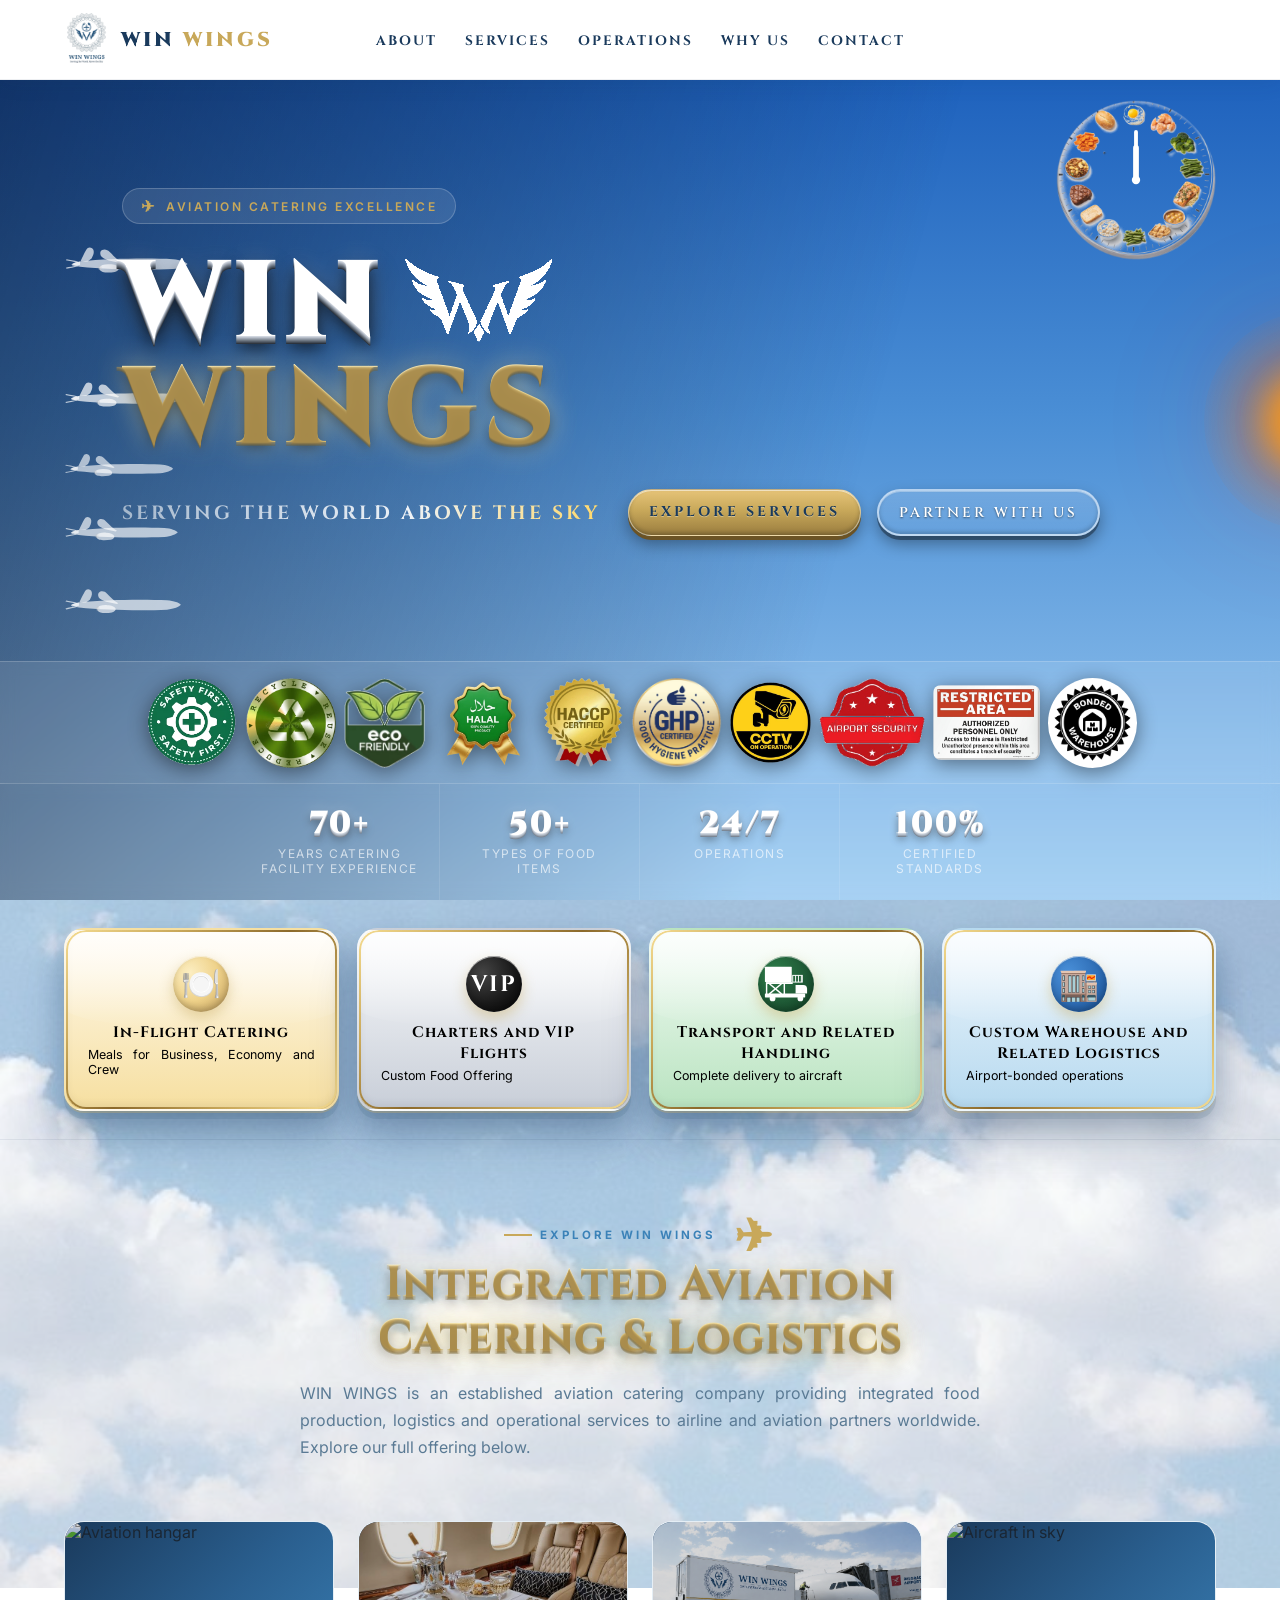
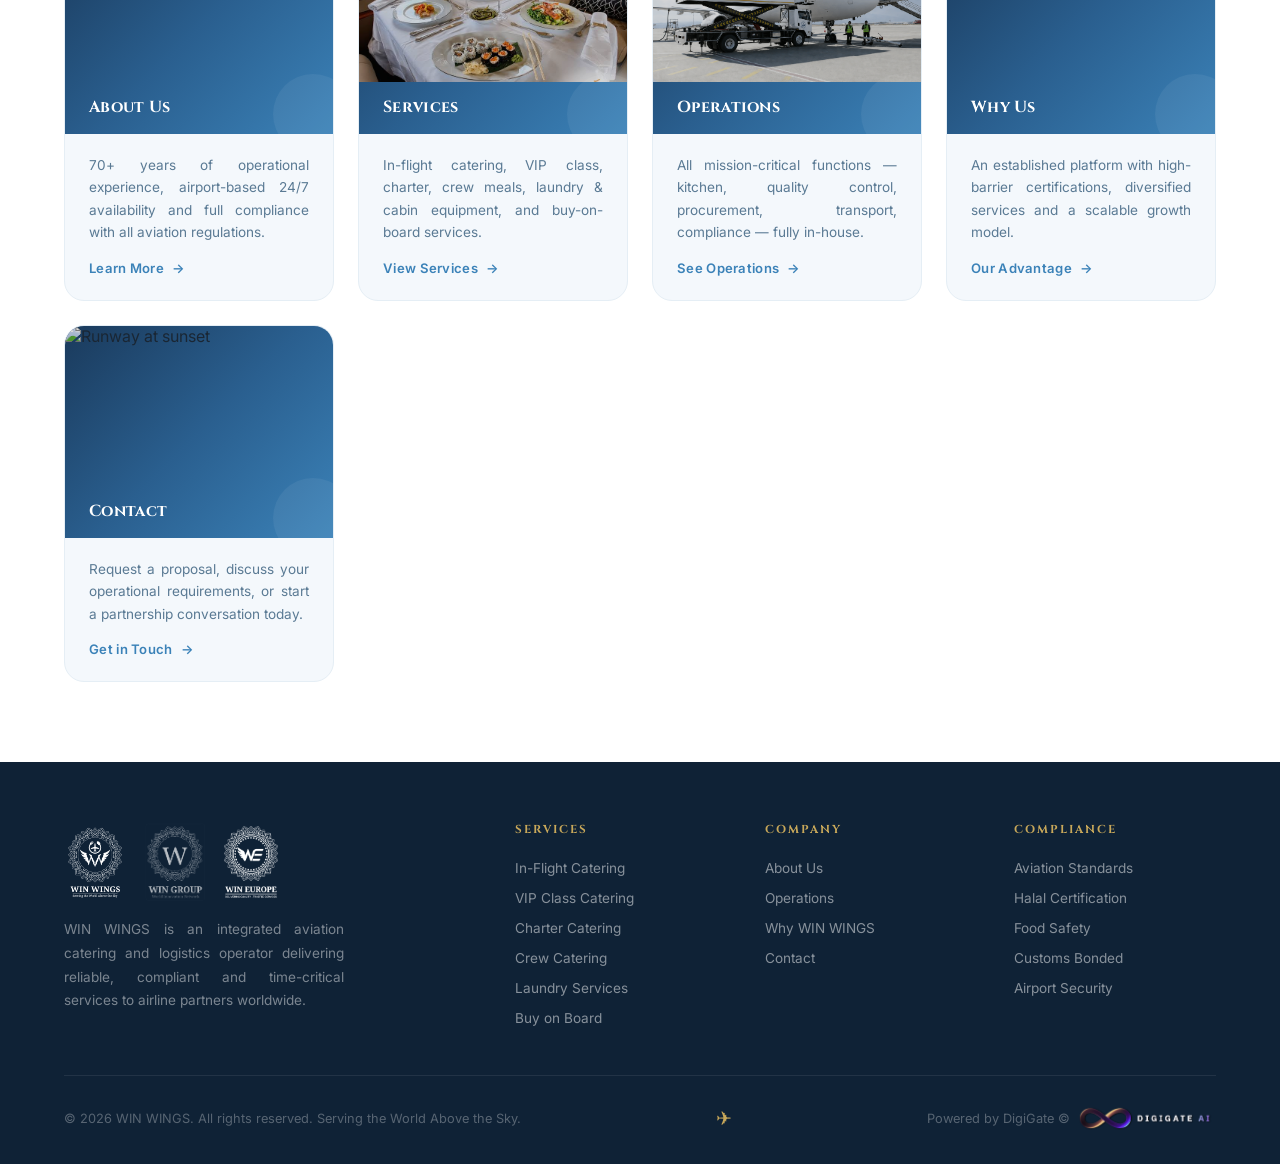
==== index.html @ 4e516ee4 "Initial commit: WIN WINGS website Static multi-page marketing site (HTML/CSS/JS) for WIN WINGS aviat" ====
<!DOCTYPE html>
<html lang="en">
<head>
  <meta charset="UTF-8" />
  <meta name="viewport" content="width=device-width, initial-scale=1.0" />
  <title>WIN WINGS – Serving the World Above the Sky</title>
  <link rel="stylesheet" href="style.css?v=3" />
</head>
<body>

<!-- Hidden SVG filter: knocks out white bg → transparent, recolours logo to white -->
<svg width="0" height="0" style="position:absolute;overflow:hidden" aria-hidden="true">
  <defs>
    <filter id="ww-knockout" color-interpolation-filters="sRGB"
            x="0%" y="0%" width="100%" height="100%">
      <!-- Paint every pixel white, compute alpha = -4R-4G-4B+11
           White (1,1,1) → A = -1 → 0 (transparent)
           JPEG near-white artifacts (0.9,0.9,0.9) → A ≈ 0.2 → near transparent
           Dark logo pixels (0.1,0.23,0.35) → A > 8 → 1 (fully opaque white) -->
      <feColorMatrix type="matrix"
        values="0 0 0 0 1
                0 0 0 0 1
                0 0 0 0 1
               -4 -4 -4 0 11"/>
      <!-- Steepen the alpha curve: knock out any residual soft edges -->
      <feComponentTransfer>
        <feFuncA type="linear" slope="3" intercept="-0.1"/>
      </feComponentTransfer>
    </filter>

    <!-- Color-preserving white knockout: removes white background but keeps colors intact.
         Explicit region clipped to image bounds so padding doesn't fill with opaque black.
         Alpha formula uses source alpha so genuinely transparent pixels stay transparent. -->
    <filter id="white-to-alpha" color-interpolation-filters="sRGB"
            x="0%" y="0%" width="100%" height="100%">
      <feColorMatrix type="matrix"
        values="1 0 0 0 0
                0 1 0 0 0
                0 0 1 0 0
               -3 -3 -3 4 0"/>
      <feComponentTransfer>
        <feFuncA type="linear" slope="3" intercept="-0.1"/>
      </feComponentTransfer>
    </filter>
  </defs>
</svg>

<!-- ═══════════════ NAV ═══════════════ -->
<nav id="navbar">
  <div class="nav-logo">
    <a href="index.html"><img src="WW-Logo-transparent.png" alt="WIN WINGS Logo" /></a>
    <a href="index.html" class="nav-brand">WIN <span>WINGS</span></a>
  </div>
  <ul class="nav-links">
    <li><a href="about.html">About</a></li>
    <li><a href="services.html">Services</a></li>
    <li><a href="operations.html">Operations</a></li>
    <li><a href="why-us.html">Why Us</a></li>
    <li><a href="contact.html">Contact</a></li>
  </ul>
  <div class="hamburger" onclick="toggleMenu(this)"><span></span><span></span><span></span></div>
</nav>

<!-- ═══════════════ HERO ═══════════════ -->
<section class="hero" id="home">

  <!-- ✦ Animated Sky Canvas – replaces static gradient ✦ -->
  <div id="skyCanvas" class="sky-canvas">
    <!-- Stars (populated by JS) -->
    <div id="starsField" class="stars-field"></div>
    <!-- Horizon atmospheric glow -->
    <div id="horizonGlow" class="horizon-glow"></div>
    <!-- Sun -->
    <div id="sunBody" class="sky-body">
      <div class="body-glow"></div>
      <div class="body-core"></div>
    </div>
    <!-- Moon -->
    <div id="moonBody" class="sky-body">
      <div class="body-glow"></div>
      <div class="body-core"></div>
    </div>
    <!-- Dark left-side overlay keeps hero text readable -->
    <div class="sky-text-overlay"></div>
  </div>

  <!-- Fluffy cumulus clouds – left to right, CSS blur softens edges into 3D cotton puffs -->
  <div class="clouds">
    <!-- Cloud 2 – medium, 4-bump cloud -->
    <div class="cloud c2">
      <svg viewBox="0 0 270 108" xmlns="http://www.w3.org/2000/svg" style="display:block; overflow:visible;" opacity="0.88">
        <defs>
          <radialGradient id="cg2" cx="48%" cy="24%" r="68%">
            <stop offset="0%"   stop-color="#ffffff"/>
            <stop offset="55%"  stop-color="#eef4fc"/>
            <stop offset="100%" stop-color="#c0cce6" stop-opacity="0.5"/>
          </radialGradient>
        </defs>
        <ellipse cx="135" cy="100" rx="116" ry="10" fill="#88a4c8" opacity="0.20"/>
        <circle cx="50"  cy="76"  r="40" fill="url(#cg2)"/>
        <circle cx="102" cy="58"  r="52" fill="url(#cg2)"/>
        <circle cx="170" cy="64"  r="46" fill="url(#cg2)"/>
        <circle cx="226" cy="74"  r="38" fill="url(#cg2)"/>
        <path d="M 18,82 Q 18,100 50,102 L 224,102 Q 248,100 246,82 Z" fill="white" opacity="0.74"/>
        <circle cx="102" cy="38"  r="24" fill="white" opacity="0.38"/>
        <circle cx="170" cy="44"  r="20" fill="white" opacity="0.28"/>
      </svg>
    </div>
    <!-- Cloud 3 – medium-large, 5-bump cloud -->
    <div class="cloud c3">
      <svg viewBox="0 0 325 118" xmlns="http://www.w3.org/2000/svg" style="display:block; overflow:visible;" opacity="0.90">
        <defs>
          <radialGradient id="cg3" cx="50%" cy="24%" r="68%">
            <stop offset="0%"   stop-color="#ffffff"/>
            <stop offset="55%"  stop-color="#eef3fc"/>
            <stop offset="100%" stop-color="#bec9e2" stop-opacity="0.5"/>
          </radialGradient>
        </defs>
        <ellipse cx="162" cy="110" rx="144" ry="11" fill="#88a4c8" opacity="0.20"/>
        <circle cx="58"  cy="82"  r="46" fill="url(#cg3)"/>
        <circle cx="116" cy="64"  r="58" fill="url(#cg3)"/>
        <circle cx="188" cy="70"  r="52" fill="url(#cg3)"/>
        <circle cx="252" cy="78"  r="44" fill="url(#cg3)"/>
        <circle cx="300" cy="88"  r="34" fill="url(#cg3)"/>
        <path d="M 22,90 Q 22,112 58,114 L 298,114 Q 318,112 316,90 Z" fill="white" opacity="0.72"/>
        <circle cx="116" cy="44"  r="28" fill="white" opacity="0.40"/>
        <circle cx="188" cy="50"  r="22" fill="white" opacity="0.30"/>
      </svg>
    </div>
    <!-- Cloud 4 – small, 3-bump cloud -->
    <div class="cloud c4">
      <svg viewBox="0 0 210 90" xmlns="http://www.w3.org/2000/svg" style="display:block; overflow:visible;" opacity="0.85">
        <defs>
          <radialGradient id="cg4" cx="50%" cy="26%" r="68%">
            <stop offset="0%"   stop-color="#ffffff"/>
            <stop offset="55%"  stop-color="#eef4fc"/>
            <stop offset="100%" stop-color="#c2cee4" stop-opacity="0.5"/>
          </radialGradient>
        </defs>
        <ellipse cx="105" cy="84" rx="92" ry="8" fill="#88a4c8" opacity="0.18"/>
        <circle cx="44"  cy="62"  r="36" fill="url(#cg4)"/>
        <circle cx="92"  cy="48"  r="46" fill="url(#cg4)"/>
        <circle cx="152" cy="54"  r="38" fill="url(#cg4)"/>
        <circle cx="188" cy="64"  r="28" fill="url(#cg4)"/>
        <path d="M 14,70 Q 14,84 44,86 L 186,86 Q 200,84 198,70 Z" fill="white" opacity="0.74"/>
        <circle cx="92"  cy="30"  r="20" fill="white" opacity="0.36"/>
      </svg>
    </div>
  </div>

  <!-- Main airplane – detailed commercial airliner, flies left → right -->
  <div class="hero-plane">
    <svg viewBox="0 0 700 220" xmlns="http://www.w3.org/2000/svg">
      <!-- Fuselage body -->
      <path d="M 88,104 C 250,87 470,85 612,91 C 654,94 684,106 694,118 C 684,130 654,142 612,147 C 470,153 250,151 88,134 C 67,131 50,125 46,118 C 50,111 67,107 88,104 Z" fill="white"/>
      <!-- Tail cone -->
      <path d="M 88,104 C 70,107 52,113 42,118 C 38,120 42,126 50,128 C 60,128 74,126 88,124 Z" fill="white"/>
      <!-- Vertical tail fin -->
      <path d="M 90,104 C 100,83 112,57 124,37 C 130,25 143,21 156,29 C 166,35 168,52 162,68 L 153,88 L 130,104 Z" fill="white"/>
      <!-- Horizontal stabiliser – upper -->
      <path d="M 74,111 C 50,106 24,102 8,98 L 12,92 C 30,95 55,99 76,105 Z" fill="white"/>
      <!-- Horizontal stabiliser – lower -->
      <path d="M 74,127 C 50,132 24,135 8,139 L 12,145 C 30,142 55,137 76,131 Z" fill="white"/>
      <!-- Main wing (swept back) -->
      <path d="M 322,108 C 300,96 278,74 254,50 C 244,39 227,33 213,40 C 201,46 199,60 206,74 C 213,84 230,93 250,99 L 314,113 Z" fill="white"/>
      <!-- Engine nacelle -->
      <path d="M 256,120 C 228,118 204,124 198,137 C 194,147 200,159 216,163 C 231,167 260,167 284,163 C 300,159 309,150 306,140 C 301,128 282,120 256,120 Z" fill="white"/>
      <!-- Engine intake ring -->
      <ellipse cx="200" cy="140" rx="10" ry="14" fill="rgba(200,200,200,0.45)"/>
      <!-- Engine highlight line -->
      <path d="M 216,120 Q 268,117 300,124" stroke="rgba(220,220,220,0.5)" stroke-width="2" fill="none"/>
      <!-- Windows row -->
      <g fill="rgba(26,58,92,0.22)">
        <rect x="172" y="97"  width="14" height="10" rx="3"/>
        <rect x="194" y="96"  width="14" height="10" rx="3"/>
        <rect x="216" y="95"  width="14" height="10" rx="3"/>
        <rect x="238" y="95"  width="14" height="10" rx="3"/>
        <rect x="260" y="94"  width="14" height="10" rx="3"/>
        <rect x="282" y="94"  width="14" height="10" rx="3"/>
        <rect x="304" y="93"  width="14" height="10" rx="3"/>
        <rect x="326" y="93"  width="14" height="10" rx="3"/>
        <rect x="348" y="93"  width="14" height="10" rx="3"/>
        <rect x="370" y="92"  width="14" height="10" rx="3"/>
        <rect x="392" y="92"  width="14" height="10" rx="3"/>
        <rect x="414" y="92"  width="14" height="10" rx="3"/>
        <rect x="436" y="91"  width="14" height="10" rx="3"/>
        <rect x="458" y="91"  width="14" height="10" rx="3"/>
        <rect x="480" y="91"  width="14" height="10" rx="3"/>
        <rect x="502" y="91"  width="14" height="10" rx="3"/>
        <rect x="524" y="91"  width="14" height="10" rx="3"/>
        <rect x="546" y="91"  width="14" height="10" rx="3"/>
        <rect x="568" y="91"  width="14" height="10" rx="3"/>
        <rect x="590" y="91"  width="14" height="10" rx="3"/>
      </g>
      <!-- Door outlines -->
      <rect x="164" y="96" width="6" height="22" rx="2" fill="none" stroke="rgba(26,58,92,0.15)" stroke-width="1.5"/>
      <rect x="548" y="90" width="6" height="22" rx="2" fill="none" stroke="rgba(26,58,92,0.15)" stroke-width="1.5"/>
      <!-- Cockpit windows -->
      <path d="M 636,94 L 674,96 C 688,103 694,112 694,118 L 676,120 C 674,113 665,105 643,99 Z" fill="rgba(100,165,225,0.22)"/>
    </svg>
  </div>

  <!-- All 5 mini-planes – uniform ~120px width, flying left → right through the middle -->
  <div class="mini-plane mp1">
    <svg width="120" height="38" viewBox="0 0 700 220" xmlns="http://www.w3.org/2000/svg">
      <path d="M 88,104 C 250,87 470,85 612,91 C 654,94 684,106 694,118 C 684,130 654,142 612,147 C 470,153 250,151 88,134 C 67,131 50,125 46,118 C 50,111 67,107 88,104 Z" fill="rgba(255,255,255,0.7)"/>
      <path d="M 88,104 C 70,107 52,113 42,118 C 38,120 42,126 50,128 C 60,128 74,126 88,124 Z" fill="rgba(255,255,255,0.7)"/>
      <path d="M 90,104 C 100,83 112,57 124,37 C 130,25 143,21 156,29 C 166,35 168,52 162,68 L 153,88 L 130,104 Z" fill="rgba(255,255,255,0.7)"/>
      <path d="M 74,111 C 50,106 24,102 8,98 L 12,92 C 30,95 55,99 76,105 Z" fill="rgba(255,255,255,0.7)"/>
      <path d="M 74,127 C 50,132 24,135 8,139 L 12,145 C 30,142 55,137 76,131 Z" fill="rgba(255,255,255,0.7)"/>
      <path d="M 322,108 C 300,96 278,74 254,50 C 244,39 227,33 213,40 C 201,46 199,60 206,74 C 213,84 230,93 250,99 L 314,113 Z" fill="rgba(255,255,255,0.7)"/>
      <path d="M 256,120 C 228,118 204,124 198,137 C 194,147 200,159 216,163 C 231,167 260,167 284,163 C 300,159 309,150 306,140 C 301,128 282,120 256,120 Z" fill="rgba(255,255,255,0.7)"/>
      <ellipse cx="200" cy="140" rx="10" ry="14" fill="rgba(200,200,200,0.4)"/>
    </svg>
  </div>
  <div class="mini-plane mp2">
    <svg width="115" height="36" viewBox="0 0 700 220" xmlns="http://www.w3.org/2000/svg">
      <path d="M 88,104 C 250,87 470,85 612,91 C 654,94 684,106 694,118 C 684,130 654,142 612,147 C 470,153 250,151 88,134 C 67,131 50,125 46,118 C 50,111 67,107 88,104 Z" fill="rgba(255,255,255,0.65)"/>
      <path d="M 88,104 C 70,107 52,113 42,118 C 38,120 42,126 50,128 C 60,128 74,126 88,124 Z" fill="rgba(255,255,255,0.65)"/>
      <path d="M 90,104 C 100,83 112,57 124,37 C 130,25 143,21 156,29 C 166,35 168,52 162,68 L 153,88 L 130,104 Z" fill="rgba(255,255,255,0.65)"/>
      <path d="M 74,111 C 50,106 24,102 8,98 L 12,92 C 30,95 55,99 76,105 Z" fill="rgba(255,255,255,0.65)"/>
      <path d="M 74,127 C 50,132 24,135 8,139 L 12,145 C 30,142 55,137 76,131 Z" fill="rgba(255,255,255,0.65)"/>
      <path d="M 322,108 C 300,96 278,74 254,50 C 244,39 227,33 213,40 C 201,46 199,60 206,74 C 213,84 230,93 250,99 L 314,113 Z" fill="rgba(255,255,255,0.65)"/>
      <path d="M 256,120 C 228,118 204,124 198,137 C 194,147 200,159 216,163 C 231,167 260,167 284,163 C 300,159 309,150 306,140 C 301,128 282,120 256,120 Z" fill="rgba(255,255,255,0.65)"/>
      <ellipse cx="200" cy="140" rx="10" ry="14" fill="rgba(200,200,200,0.35)"/>
    </svg>
  </div>
  <div class="mini-plane mp3">
    <svg width="125" height="39" viewBox="0 0 700 220" xmlns="http://www.w3.org/2000/svg">
      <path d="M 88,104 C 250,87 470,85 612,91 C 654,94 684,106 694,118 C 684,130 654,142 612,147 C 470,153 250,151 88,134 C 67,131 50,125 46,118 C 50,111 67,107 88,104 Z" fill="rgba(255,255,255,0.68)"/>
      <path d="M 88,104 C 70,107 52,113 42,118 C 38,120 42,126 50,128 C 60,128 74,126 88,124 Z" fill="rgba(255,255,255,0.68)"/>
      <path d="M 90,104 C 100,83 112,57 124,37 C 130,25 143,21 156,29 C 166,35 168,52 162,68 L 153,88 L 130,104 Z" fill="rgba(255,255,255,0.68)"/>
      <path d="M 74,111 C 50,106 24,102 8,98 L 12,92 C 30,95 55,99 76,105 Z" fill="rgba(255,255,255,0.68)"/>
      <path d="M 74,127 C 50,132 24,135 8,139 L 12,145 C 30,142 55,137 76,131 Z" fill="rgba(255,255,255,0.68)"/>
      <path d="M 322,108 C 300,96 278,74 254,50 C 244,39 227,33 213,40 C 201,46 199,60 206,74 C 213,84 230,93 250,99 L 314,113 Z" fill="rgba(255,255,255,0.68)"/>
      <path d="M 256,120 C 228,118 204,124 198,137 C 194,147 200,159 216,163 C 231,167 260,167 284,163 C 300,159 309,150 306,140 C 301,128 282,120 256,120 Z" fill="rgba(255,255,255,0.68)"/>
      <ellipse cx="200" cy="140" rx="10" ry="14" fill="rgba(200,200,200,0.38)"/>
    </svg>
  </div>
  <div class="mini-plane mp4">
    <svg width="110" height="35" viewBox="0 0 700 220" xmlns="http://www.w3.org/2000/svg">
      <path d="M 88,104 C 250,87 470,85 612,91 C 654,94 684,106 694,118 C 684,130 654,142 612,147 C 470,153 250,151 88,134 C 67,131 50,125 46,118 C 50,111 67,107 88,104 Z" fill="rgba(255,255,255,0.62)"/>
      <path d="M 88,104 C 70,107 52,113 42,118 C 38,120 42,126 50,128 C 60,128 74,126 88,124 Z" fill="rgba(255,255,255,0.62)"/>
      <path d="M 90,104 C 100,83 112,57 124,37 C 130,25 143,21 156,29 C 166,35 168,52 162,68 L 153,88 L 130,104 Z" fill="rgba(255,255,255,0.62)"/>
      <path d="M 74,111 C 50,106 24,102 8,98 L 12,92 C 30,95 55,99 76,105 Z" fill="rgba(255,255,255,0.62)"/>
      <path d="M 74,127 C 50,132 24,135 8,139 L 12,145 C 30,142 55,137 76,131 Z" fill="rgba(255,255,255,0.62)"/>
      <path d="M 322,108 C 300,96 278,74 254,50 C 244,39 227,33 213,40 C 201,46 199,60 206,74 C 213,84 230,93 250,99 L 314,113 Z" fill="rgba(255,255,255,0.62)"/>
      <path d="M 256,120 C 228,118 204,124 198,137 C 194,147 200,159 216,163 C 231,167 260,167 284,163 C 300,159 309,150 306,140 C 301,128 282,120 256,120 Z" fill="rgba(255,255,255,0.62)"/>
      <ellipse cx="200" cy="140" rx="10" ry="14" fill="rgba(200,200,200,0.32)"/>
    </svg>
  </div>
  <div class="mini-plane mp5">
    <svg width="118" height="37" viewBox="0 0 700 220" xmlns="http://www.w3.org/2000/svg">
      <path d="M 88,104 C 250,87 470,85 612,91 C 654,94 684,106 694,118 C 684,130 654,142 612,147 C 470,153 250,151 88,134 C 67,131 50,125 46,118 C 50,111 67,107 88,104 Z" fill="rgba(255,255,255,0.66)"/>
      <path d="M 88,104 C 70,107 52,113 42,118 C 38,120 42,126 50,128 C 60,128 74,126 88,124 Z" fill="rgba(255,255,255,0.66)"/>
      <path d="M 90,104 C 100,83 112,57 124,37 C 130,25 143,21 156,29 C 166,35 168,52 162,68 L 153,88 L 130,104 Z" fill="rgba(255,255,255,0.66)"/>
      <path d="M 74,111 C 50,106 24,102 8,98 L 12,92 C 30,95 55,99 76,105 Z" fill="rgba(255,255,255,0.66)"/>
      <path d="M 74,127 C 50,132 24,135 8,139 L 12,145 C 30,142 55,137 76,131 Z" fill="rgba(255,255,255,0.66)"/>
      <path d="M 322,108 C 300,96 278,74 254,50 C 244,39 227,33 213,40 C 201,46 199,60 206,74 C 213,84 230,93 250,99 L 314,113 Z" fill="rgba(255,255,255,0.66)"/>
      <path d="M 256,120 C 228,118 204,124 198,137 C 194,147 200,159 216,163 C 231,167 260,167 284,163 C 300,159 309,150 306,140 C 301,128 282,120 256,120 Z" fill="rgba(255,255,255,0.66)"/>
      <ellipse cx="200" cy="140" rx="10" ry="14" fill="rgba(200,200,200,0.36)"/>
    </svg>
  </div>

  <!-- 24-hour food clock — top center of hero, hands synced to day/night cycle -->
  <div class="food-clock-wrap" aria-label="24-hour catering clock">
    <img class="food-clock-face" src="food-clock.png" alt="Food clock — 12 dishes around the dial" />
    <svg class="food-clock-hands" viewBox="0 0 100 100" aria-hidden="true">
      <line class="hour-hand"   x1="50" y1="50" x2="50" y2="30" stroke="#ffffff" stroke-width="3.6" stroke-linecap="round"/>
      <line class="minute-hand" x1="50" y1="50" x2="50" y2="20" stroke="#ffffff" stroke-width="2.4" stroke-linecap="round"/>
      <circle cx="50" cy="50" r="2.6" fill="#ffffff"/>
    </svg>
  </div>

  <div class="hero-content">
    <div class="hero-eyebrow">Aviation Catering Excellence</div>
    <h1 class="hero-title">WIN<img class="hero-wings" src="Wings-Logo.jpg" alt="WIN WINGS wings"><br /><span>WINGS</span></h1>
    <div class="hero-slogan-row">
      <p class="hero-slogan">Serving the World Above the Sky</p>
      <div class="hero-actions">
        <a href="services.html" class="btn-primary">Explore Services</a>
        <a href="contact.html" class="btn-outline">Partner With Us</a>
      </div>
    </div>
  </div>

  <div class="hero-stats hero-stats-2">
    <img class="cert-badge-inline" src="work-safety.png" alt="Safety First" />
    <img class="cert-badge-inline" src="recycle.png" alt="Recycle · Reuse · Reduce" />
    <img class="cert-badge-inline" src="eco-friendly.png" alt="Eco Friendly" />
    <img class="cert-badge-inline" src="Halal.png" alt="HALAL Certified" />
    <img class="cert-badge-inline" src="haccp.png" alt="HACCP Certified" />
    <img class="cert-badge-inline" src="ghp.png?v=2" alt="GHP Certified — Good Hygiene Practice" />
    <img class="cert-badge-inline" src="cctv.png" alt="CCTV On Operation" />
    <img class="cert-badge-inline" src="airport-security.png" alt="Airport Security" />
    <img class="cert-badge-inline cert-badge-wide" src="restricted-area.png" alt="Restricted Area — Authorized Personnel Only" />
    <img class="cert-badge-inline cert-badge-onwhite" src="Bonded-Warehouse-Logo.webp" alt="Bonded Warehouse" />
  </div>

  <div class="hero-stats">
    <div class="hero-stat"><div class="stat-num">70+</div><div class="stat-label">Years Catering Facility Experience</div></div>
    <div class="hero-stat"><div class="stat-num">50+</div><div class="stat-label">Types of Food Items</div></div>
    <div class="hero-stat"><div class="stat-num">24/7</div><div class="stat-label">Operations</div></div>
    <div class="hero-stat"><div class="stat-num">100%</div><div class="stat-label">Certified Standards</div></div>
  </div>
</section>

<!-- ═══════════════ TRUST / CERTIFICATIONS BAND ═══════════════ -->
<section class="trust-band">
  <div class="trust-inner">
    <div class="trust-card fade-up">
      <div class="trust-icon icon-catering">🍽️</div>
      <div class="trust-text">
        <h5>In-Flight Catering</h5>
        <p>Meals for Business, Economy and Crew</p>
      </div>
    </div>
    <div class="trust-card fade-up">
      <div class="trust-icon icon-vip" aria-label="VIP">VIP</div>
      <div class="trust-text">
        <h5>Charters and VIP Flights</h5>
        <p>Custom Food Offering</p>
      </div>
    </div>
    <div class="trust-card fade-up">
      <div class="trust-icon icon-transport" aria-label="Hi-Loader catering truck">
        <svg viewBox="0 0 96 76" width="46" height="38" aria-hidden="true" fill="currentColor">
          <!-- Raised catering container -->
          <rect x="4"  y="2"  width="56" height="32" rx="1"/>
          <!-- Container door (inset) -->
          <rect x="28" y="6"  width="14" height="26" fill="#ffffff"/>
          <rect x="28" y="6"  width="14" height="26" fill="none" stroke="currentColor" stroke-width="2"/>
          <!-- Side rail extension (right of container) -->
          <rect x="62" y="20" width="20" height="14" fill="none" stroke="currentColor" stroke-width="2"/>
          <line x1="68" y1="20" x2="68" y2="34" stroke="currentColor" stroke-width="2"/>
          <line x1="74" y1="20" x2="74" y2="34" stroke="currentColor" stroke-width="2"/>
          <line x1="80" y1="20" x2="80" y2="34" stroke="currentColor" stroke-width="2"/>
          <!-- Lift platform under container -->
          <rect x="6"  y="34" width="56" height="4"/>
          <!-- Scissor lift X -->
          <g stroke="currentColor" stroke-width="3" stroke-linecap="round" fill="none">
            <line x1="14" y1="38" x2="38" y2="58"/>
            <line x1="38" y1="38" x2="14" y2="58"/>
          </g>
          <!-- Truck chassis (full width base) -->
          <rect x="4"  y="58" width="84" height="8" rx="1"/>
          <!-- Vertical guide posts -->
          <rect x="6"  y="38" width="3"  height="22"/>
          <rect x="43" y="38" width="3"  height="22"/>
          <!-- Cab on right -->
          <path d="M68 58 L68 40 L84 40 Q92 40 92 48 L92 58 Z"/>
          <!-- Cab window -->
          <path d="M72 44 L84 44 Q88 44 88 50 L88 54 L72 54 Z" fill="#ffffff" opacity=".9"/>
          <!-- Wheels -->
          <circle cx="20" cy="68" r="6"/>
          <circle cx="20" cy="68" r="2.5" fill="#ffffff"/>
          <circle cx="78" cy="68" r="6"/>
          <circle cx="78" cy="68" r="2.5" fill="#ffffff"/>
        </svg>
      </div>
      <div class="trust-text">
        <h5>Transport and Related Handling</h5>
        <p>Complete delivery to aircraft</p>
      </div>
    </div>
    <div class="trust-card fade-up">
      <div class="trust-icon icon-warehouse">🏬</div>
      <div class="trust-text">
        <h5>Custom Warehouse and Related Logistics</h5>
        <p>Airport-bonded operations</p>
      </div>
    </div>
  </div>
</section>

<!-- ═══════════════ HUB NAVIGATION ═══════════════ -->
<section class="hub-section">
  <div class="hub-intro fade-up">
    <div class="section-tag">Explore WIN WINGS <span class="section-tag-plane">✈</span></div>
    <h2>Integrated Aviation <span>Catering & Logistics</span></h2>
    <p>WIN WINGS is an established aviation catering company providing integrated food production, logistics and operational services to airline and aviation partners worldwide. Explore our full offering below.</p>
  </div>
  <div class="hub-grid">
    <a href="about.html" class="hub-card fade-up">
      <div class="hub-card-top">
        <img class="hub-card-img" src="https://images.unsplash.com/photo-1474302770737-173ee21bab63?auto=format&fit=crop&w=800&q=70" alt="Aviation hangar" />
        <h3>About Us</h3>
      </div>
      <div class="hub-card-body">
        <p>70+ years of operational experience, airport-based 24/7 availability and full compliance with all aviation regulations.</p>
        <span class="hub-card-link">Learn More</span>
      </div>
    </a>
    <a href="services.html" class="hub-card fade-up">
      <div class="hub-card-top">
        <img class="hub-card-img" src="inflight-meal.jpg" alt="In-flight luxury dining" />
        <h3>Services</h3>
      </div>
      <div class="hub-card-body">
        <p>In-flight catering, VIP class, charter, crew meals, laundry & cabin equipment, and buy-on-board services.</p>
        <span class="hub-card-link">View Services</span>
      </div>
    </a>
    <a href="operations.html" class="hub-card fade-up">
      <div class="hub-card-top">
        <img class="hub-card-img" src="Hi-loader.png" alt="WIN WINGS hi-loader at aircraft" />
        <h3>Operations</h3>
      </div>
      <div class="hub-card-body">
        <p>All mission-critical functions — kitchen, quality control, procurement, transport, compliance — fully in-house.</p>
        <span class="hub-card-link">See Operations</span>
      </div>
    </a>
    <a href="why-us.html" class="hub-card fade-up">
      <div class="hub-card-top">
        <img class="hub-card-img" src="https://images.unsplash.com/photo-1436491865332-7a61a109cc05?auto=format&fit=crop&w=800&q=70" alt="Aircraft in sky" />
        <h3>Why Us</h3>
      </div>
      <div class="hub-card-body">
        <p>An established platform with high-barrier certifications, diversified services and a scalable growth model.</p>
        <span class="hub-card-link">Our Advantage</span>
      </div>
    </a>
    <a href="contact.html" class="hub-card fade-up">
      <div class="hub-card-top">
        <img class="hub-card-img" src="https://images.unsplash.com/photo-1569154941061-e231b4725ef1?auto=format&fit=crop&w=800&q=70" alt="Runway at sunset" />
        <h3>Contact</h3>
      </div>
      <div class="hub-card-body">
        <p>Request a proposal, discuss your operational requirements, or start a partnership conversation today.</p>
        <span class="hub-card-link">Get in Touch</span>
      </div>
    </a>
  </div>
</section>

<!-- ═══════════════ FOOTER ═══════════════ -->
<footer>
  <div class="footer-inner">
    <div class="footer-grid">
      <div class="footer-brand">
        <div class="footer-logos">
          <img class="ww-logo-white" src="WW-Logo-transparent.png" alt="WIN WINGS" />
          <img src="WIN-GROUP-Logo-white.png" alt="WIN GROUP" />
          <img class="ww-logo-white" src="WIN-EUROPE-Logo-transparent.png" alt="WIN EUROPE" />
        </div>
        <p>WIN WINGS is an integrated aviation catering and logistics operator delivering reliable, compliant and time-critical services to airline partners worldwide.</p>
      </div>
      <div class="footer-col">
        <h5>Services</h5>
        <ul>
          <li><a href="services.html">In-Flight Catering</a></li>
          <li><a href="services.html">VIP Class Catering</a></li>
          <li><a href="services.html">Charter Catering</a></li>
          <li><a href="services.html">Crew Catering</a></li>
          <li><a href="services.html">Laundry Services</a></li>
          <li><a href="services.html">Buy on Board</a></li>
        </ul>
      </div>
      <div class="footer-col">
        <h5>Company</h5>
        <ul>
          <li><a href="about.html">About Us</a></li>
          <li><a href="operations.html">Operations</a></li>
          <li><a href="why-us.html">Why WIN WINGS</a></li>
          <li><a href="contact.html">Contact</a></li>
        </ul>
      </div>
      <div class="footer-col">
        <h5>Compliance</h5>
        <ul>
          <li><a href="about.html">Aviation Standards</a></li>
          <li><a href="about.html">Halal Certification</a></li>
          <li><a href="about.html">Food Safety</a></li>
          <li><a href="about.html">Customs Bonded</a></li>
          <li><a href="about.html">Airport Security</a></li>
        </ul>
      </div>
    </div>
    <div class="footer-bottom">
      <p>© 2026 WIN WINGS. All rights reserved. Serving the World Above the Sky.</p>
      <span class="footer-plane">✈</span>
      <p class="footer-powered">Powered by DigiGate © <img src="DigiGate_AI_Logo-removebg-preview.png" alt="DigiGate AI" class="footer-digigate-logo"></p>
    </div>
  </div>
</footer>

<script>
  const nav = document.getElementById('navbar');
  window.addEventListener('scroll', () => { nav.classList.toggle('scrolled', window.scrollY > 50); });
  function toggleMenu(el) { el.classList.toggle('open'); }
  const observer = new IntersectionObserver((entries) => {
    entries.forEach(e => { if (e.isIntersecting) { e.target.classList.add('visible'); observer.unobserve(e.target); } });
  }, { threshold: 0.12 });
  document.querySelectorAll('.fade-up, .fade-left, .fade-right').forEach((el, i) => {
    el.style.transitionDelay = `${(i % 4) * 0.1}s`; observer.observe(el);
  });
  const page = window.location.pathname.split('/').pop() || 'index.html';
  document.querySelectorAll('.nav-links a').forEach(a => { if (a.getAttribute('href') === page) a.classList.add('active'); });
  function animateCounter(el, target, suffix) {
    let start = 0; const duration = 1800;
    const step = ts => { if (!start) start = ts; const p = Math.min((ts - start) / duration, 1); const e = 1 - Math.pow(1 - p, 3); el.textContent = Math.floor(e * target) + suffix; if (p < 1) requestAnimationFrame(step); };
    requestAnimationFrame(step);
  }
  const statsObs = new IntersectionObserver(entries => {
    entries.forEach(e => { if (e.isIntersecting) { const nums = e.target.querySelectorAll('.stat-num'); nums.forEach(n => { const t = n.textContent; if (t.includes('70')) animateCounter(n, 70, '+'); else if (t.includes('30')) animateCounter(n, 30, 'K+'); else if (t.includes('100')) animateCounter(n, 100, '%'); }); statsObs.unobserve(e.target); } }); }, { threshold: 0.5 });
  const hs = document.querySelector('.hero-stats'); if (hs) statsObs.observe(hs);

  /* ══════════════════════════════════════════════════════════════
     ANIMATED SKY – Day/Night cycle
     Sun sweeps from E horizon (angle 0°) → zenith (90°) → W horizon (180°)
     Moon is 180° out of phase. Full cycle: 60 seconds.
  ══════════════════════════════════════════════════════════════ */
  (function initSky() {
    const CYCLE     = 60000;   // ms per full 360° revolution
    const START_DEG = 28;      // begin at nice morning sunrise angle

    const canvas    = document.getElementById('skyCanvas');
    const sunEl     = document.getElementById('sunBody');
    const moonEl    = document.getElementById('moonBody');
    const horizonEl = document.getElementById('horizonGlow');
    const starsEl   = document.getElementById('starsField');
    if (!canvas) return;

    /* ── helpers ── */
    const lerp  = (a, b, t) => a + (b - a) * t;
    const lerp3 = (a, b, t) => [lerp(a[0],b[0],t), lerp(a[1],b[1],t), lerp(a[2],b[2],t)];
    const rgb   = c => `rgb(${c[0]|0},${c[1]|0},${c[2]|0})`;
    const clamp = (v,lo,hi) => Math.max(lo, Math.min(hi, v));

    /* ── sky colour phases  [angle°, topRGB, midRGB, horizonRGB] ── */
    const SKY = [
      [  0, [8,14,45],    [18,32,88],    [72,50,95]   ], // first light
      [  7, [16,28,80],   [85,60,118],   [210,100,60] ], // dawn glow
      [ 18, [42,84,162],  [100,152,212], [252,178,80] ], // sunrise warm
      [ 36, [26,95,194],  [84,148,218],  [174,215,250]], // morning bright
      [ 70, [14,78,170],  [62,136,208],  [150,198,234]], // mid-morning
      [ 90, [10,70,158],  [55,128,202],  [144,192,228]], // noon — rich blue
      [125, [14,77,166],  [62,134,205],  [184,206,202]], // afternoon
      [150, [30,44,122],  [140,78,74],   [238,154,65] ], // pre-sunset warm
      [162, [20,16,74],   [170,74,55],   [248,134,45] ], // sunset orange
      [173, [16,9,55],    [100,44,74],   [190,84,45]  ], // late sunset deep
      [181, [8,10,44],    [20,25,76],    [50,34,68]   ], // dusk transition
      [196, [4,7,28],     [7,12,44],     [10,20,60]   ], // night begins
      [250, [2,4,18],     [3,6,22],      [4,8,28]     ], // deep night
      [310, [2,4,16],     [3,5,20],      [4,7,25]     ], // midnight
      [346, [4,7,22],     [7,13,40],     [13,22,54]   ], // late night
      [356, [6,11,36],    [13,24,64],    [26,36,74]   ], // pre-dawn
      [360, [8,14,45],    [18,32,88],    [72,50,95]   ], // = 0°
    ];

    function skyColors(a) {
      let p = SKY[0], q = SKY[1];
      for (let i = 0; i < SKY.length - 1; i++) {
        if (a >= SKY[i][0] && a <= SKY[i+1][0]) { p = SKY[i]; q = SKY[i+1]; break; }
      }
      const t = (q[0]===p[0]) ? 1 : (a - p[0]) / (q[0] - p[0]);
      return { top: lerp3(p[1],q[1],t), mid: lerp3(p[2],q[2],t), bot: lerp3(p[3],q[3],t) };
    }

    /* ── celestial arc ── */
    /* Arc centre sits BELOW the hero; angle=0→right horizon, 90→zenith, 180→left horizon */
    function arcPos(deg) {
      const W = canvas.clientWidth  || window.innerWidth;
      const H = canvas.clientHeight || window.innerHeight;
      const cx = W * 0.50;
      const cy = H * 1.38; // pivot below hero
      const r  = H * 1.18;
      const rad = deg * Math.PI / 180;
      return { x: cx + r * Math.cos(rad), y: cy - r * Math.sin(rad) };
    }

    /* visible: fade in 0°→12°, full 12°→168°, fade out 168°→180° */
    function bodyOpacity(deg) {
      if (deg <= 0 || deg >= 180) return 0;
      if (deg < 12)  return (deg)        / 12;
      if (deg > 168) return (180 - deg)  / 12;
      return 1;
    }

    /* ── stars ── */
    const STARS = 100;
    const starData = [];
    for (let i = 0; i < STARS; i++) {
      const el  = document.createElement('div');
      el.className = 'sky-star';
      const sz  = 0.7 + Math.random() * 2.0;
      const so  = (0.35 + Math.random() * 0.65).toFixed(2);
      const dur = (2 + Math.random() * 3.5).toFixed(1);
      const del = (Math.random() * 4).toFixed(1);
      el.style.cssText = [
        `width:${sz}px`,`height:${sz}px`,
        `left:${(Math.random()*94+2).toFixed(1)}%`,
        `top:${(Math.random()*62+1).toFixed(1)}%`,
        `--so:${so}`, `opacity:0`,
        `animation-duration:${dur}s`,
        `animation-delay:${del}s`
      ].join(';');
      starsEl.appendChild(el);
      starData.push({ el, so: parseFloat(so) });
    }

    /* ── main loop ── */
    let t0 = null, skyLast = 0, starsLast = 0;

    function tick(ts) {
      if (!t0) t0 = ts;
      const elapsed = ts - t0;
      const sunDeg  = ((START_DEG + (elapsed / CYCLE) * 360) % 360 + 360) % 360;
      const moonDeg = (sunDeg + 180) % 360;

      /* positions */
      const sp = arcPos(sunDeg), mp = arcPos(moonDeg);
      sunEl.style.left    = sp.x + 'px';
      sunEl.style.top     = sp.y + 'px';
      sunEl.style.opacity = bodyOpacity(sunDeg);
      moonEl.style.left   = mp.x + 'px';
      moonEl.style.top    = mp.y + 'px';
      moonEl.style.opacity= bodyOpacity(moonDeg);

      /* sky gradient – throttled 100ms */
      if (ts - skyLast > 100) {
        skyLast = ts;
        const c = skyColors(sunDeg);
        canvas.style.background =
          `linear-gradient(180deg,${rgb(c.top)} 0%,${rgb(c.mid)} 46%,${rgb(c.bot)} 100%)`;

        /* horizon atmospheric glow */
        const sunrise = sunDeg  > 0   && sunDeg  < 38;
        const sunset  = sunDeg  > 144 && sunDeg  < 180;
        const mrise   = moonDeg > 0   && moonDeg < 28;
        const mset    = moonDeg > 154 && moonDeg < 180;
        if (sunrise) {
          const p = sunDeg / 38, a = Math.sin(p * Math.PI);
          horizonEl.style.background =
            `linear-gradient(to top,rgba(255,125,28,${(a*.7).toFixed(2)}) 0%,rgba(255,195,55,${(a*.32).toFixed(2)}) 22%,transparent 62%)`;
        } else if (sunset) {
          const p = (sunDeg - 144) / 36, a = Math.sin(p * Math.PI);
          horizonEl.style.background =
            `linear-gradient(to top,rgba(255,80,18,${(a*.75).toFixed(2)}) 0%,rgba(255,155,45,${(a*.35).toFixed(2)}) 20%,rgba(195,72,120,${(a*.12).toFixed(2)}) 44%,transparent 68%)`;
        } else if (mrise || mset) {
          const p = mrise ? moonDeg/28 : (180-moonDeg)/26;
          const a = Math.sin(p * Math.PI) * 0.22;
          horizonEl.style.background =
            `linear-gradient(to top,rgba(135,158,222,${a.toFixed(2)}) 0%,transparent 45%)`;
        } else {
          horizonEl.style.background = 'none';
        }
      }

      /* stars – throttled 250ms */
      if (ts - starsLast > 250) {
        starsLast = ts;
        /* night: sun between 182° and 358° */
        let night = 0;
        if (sunDeg > 182 && sunDeg < 358) {
          if      (sunDeg < 212) night = (sunDeg - 182) / 30;
          else if (sunDeg > 335) night = (358 - sunDeg) / 23;
          else                   night = 1;
        }
        starData.forEach(s => {
          s.el.style.opacity = (s.so * night).toFixed(2);
        });
      }

      requestAnimationFrame(tick);
    }

    requestAnimationFrame(tick);
  })();
</script>
</body>
</html>
---- style.css ----
/* ═══════════════════════════════════════════════════
   WIN WINGS – Shared Stylesheet
   Font: Cinzel (headings/brand) + Inter (body/UI)
   ═══════════════════════════════════════════════════ */
@import url('https://fonts.googleapis.com/css2?family=Cinzel:wght@400;600;700;900&family=Cinzel+Decorative:wght@700&family=Inter:wght@300;400;500;600;700&family=Playfair+Display:ital,wght@0,700;0,800;0,900;1,700&display=swap');

/* ── Variables ── */
:root {
  --navy:      #1a3a5c;
  --blue:      #2a5f8f;
  --sky:       #3b82b8;
  --light-sky: #d6e8f5;
  --gold:      #c8a85a;
  --white:     #ffffff;
  --off-white: #f4f8fc;
  --text:      #1e2d3d;
  --text-muted:#5a7a94;
  --grad: linear-gradient(135deg, #1a3a5c 0%, #2a5f8f 50%, #3b82b8 100%);
}

/* ── Reset ── */
*, *::before, *::after { box-sizing: border-box; margin: 0; padding: 0; }
html { scroll-behavior: smooth; }
body { font-family: 'Inter', sans-serif; color: var(--text); background: var(--white); overflow-x: hidden; }
p { text-align: justify; }
a { text-decoration: none; color: inherit; }
img { max-width: 100%; }

/* ── NAV ── */
nav {
  position: fixed; top: 0; left: 0; right: 0; z-index: 1000;
  display: flex; align-items: center; justify-content: space-between;
  padding: 0 5%; height: 80px;
  background: #ffffff;
  box-shadow: 0 2px 20px rgba(26,58,92,0.10);
  border-bottom: 1px solid rgba(26,58,92,0.08);
  transition: all .3s;
}
nav.scrolled { height: 68px; box-shadow: 0 4px 24px rgba(26,58,92,0.14); }
.nav-logo { display: flex; align-items: center; gap: 12px; }
.nav-logo img { height: 58px; width: auto; object-fit: contain; }
.nav-brand {
  color: var(--navy);
  font-family: 'Cinzel', serif;
  font-size: 1.25rem; font-weight: 900; letter-spacing: 3px;
  text-transform: uppercase;
}
.nav-brand span { color: var(--gold); }
.nav-links { display: flex; gap: 28px; list-style: none; position: absolute; left: 50%; transform: translateX(-50%); }
.nav-links a {
  color: var(--navy);
  font-family: 'Cinzel', serif;
  font-size: .85rem; font-weight: 700; letter-spacing: 2px;
  text-transform: uppercase;
  transition: color .2s; padding-bottom: 2px;
  border-bottom: 2px solid transparent;
}
.nav-links a:hover { color: var(--gold); }
.nav-links a.active { color: var(--gold); border-bottom-color: var(--gold); }
.nav-cta {
  background: linear-gradient(180deg, #e6c478 0%, var(--gold) 45%, #9a7d3f 100%);
  color: var(--navy); padding: 9px 22px;
  border-radius: 30px; font-weight: 700; font-size: .78rem; letter-spacing: 2.5px;
  font-family: 'Cinzel', serif; text-transform: uppercase;
  display: inline-block; border: 1px solid rgba(255,255,255,.35);
  text-shadow: 0 1px 0 rgba(255,255,255,.35);
  box-shadow:
    inset 0 1px 0 rgba(255,255,255,.55),
    inset 0 -2px 4px rgba(0,0,0,.25),
    0 4px 0 #6b5325,
    0 7px 14px rgba(0,0,0,.3);
  transition: transform .12s ease, box-shadow .12s ease;
}
.nav-cta:hover {
  transform: translateY(-2px);
  box-shadow:
    inset 0 1px 0 rgba(255,255,255,.6),
    inset 0 -2px 4px rgba(0,0,0,.22),
    0 6px 0 #6b5325,
    0 10px 20px rgba(0,0,0,.35);
}
.nav-cta:active {
  transform: translateY(3px);
  box-shadow:
    inset 0 1px 0 rgba(255,255,255,.35),
    inset 0 -2px 4px rgba(0,0,0,.3),
    0 1px 0 #6b5325,
    0 3px 8px rgba(0,0,0,.25);
}
.hamburger { display: none; flex-direction: column; gap: 5px; cursor: pointer; }
.hamburger span { display: block; width: 24px; height: 2px; background: var(--navy); border-radius: 2px; transition: .3s; }

/* ── PAGE HEADER (sub-pages) ── */
.page-header {
  position: relative; padding: 140px 5% 30px;
  background: var(--grad); overflow: hidden;
  min-height: 520px; display: flex;
  align-items: flex-end; justify-content: center;
  text-align: center;
}
.page-header-bg {
  position: absolute; inset: 0;
  background:
    linear-gradient(180deg, rgba(26,58,92,.55) 0%, rgba(26,58,92,.65) 100%),
    url('BIA.png') center/cover no-repeat;
}
.page-header-plane {
  position: absolute; right: -80px; top: 50%;
  transform: translateY(-60%);
  opacity: .13;
}
.page-header-plane svg { width: 380px; }
.page-header-content { position: relative; z-index: 2; }
.page-header-content .section-tag { color: var(--gold); }
.page-header-content .section-tag::before { background: var(--gold); }
.page-header-content h1 {
  font-family: 'Cinzel', serif;
  font-size: clamp(2rem, 4.5vw, 3.6rem);
  font-weight: 700; line-height: 1.15;
  color: var(--white); margin-top: 12px; letter-spacing: 1px;
}
.page-header-content h1 span { color: var(--gold); }
.page-header-content p {
  color: rgba(255,255,255,.7); margin-top: 14px;
  font-size: 1rem; max-width: 560px; line-height: 1.75;
  font-weight: 300; text-align: justify;
}

/* ── SECTION SHARED ── */
section { padding: 100px 5%; }
.section-tag {
  display: inline-flex; align-items: center; gap: 8px;
  color: var(--sky); font-size: .72rem; font-weight: 700;
  letter-spacing: 3px; text-transform: uppercase;
  margin-bottom: 14px; font-family: 'Inter', sans-serif;
}
.section-tag::before { content: ''; display: block; width: 28px; height: 2px; background: var(--gold); }
h2 {
  font-family: 'Cinzel', serif;
  font-size: clamp(1.7rem, 3.5vw, 2.8rem); font-weight: 700;
  color: var(--navy); line-height: 1.2; letter-spacing: .5px;
}
h2 span { color: var(--sky); }
.cta-logo-spin { /* transparent PNG, no blend needed */ }
.ww-logo-white { filter: brightness(0) invert(1); }
.luxe-h2 {
  font-weight: 900; letter-spacing: 1.5px; text-transform: uppercase;
  color: #1a3a5c;
  text-shadow:
    0 1px 0 #ffe9a8,
    0 2px 0 #f0cf78,
    0 3px 0 #d4a94a,
    0 4px 0 #b88a30,
    0 5px 0 #8c6a2c,
    0 6px 1px rgba(120,80,20,.6),
    0 8px 14px rgba(12,34,64,.35),
    0 14px 30px rgba(201,168,90,.25);
}
.luxe-h2 span {
  color: inherit;
  background: none;
  -webkit-text-fill-color: currentColor;
  text-shadow: inherit;
  filter: none;
}
h3 { font-family: 'Cinzel', serif; }

/* ── BUTTONS ── */
.btn-primary {
  background: linear-gradient(180deg, #e6c478 0%, var(--gold) 45%, #9a7d3f 100%);
  color: var(--navy);
  padding: 12px 20px; border-radius: 30px;
  font-weight: 700; font-size: .88rem; letter-spacing: 3px;
  font-family: 'Cinzel', serif; text-transform: uppercase;
  display: inline-block; border: 1px solid rgba(255,255,255,.35);
  text-shadow: 0 1px 0 rgba(255,255,255,.35);
  box-shadow:
    inset 0 1px 0 rgba(255,255,255,.55),
    inset 0 -2px 4px rgba(0,0,0,.25),
    0 4px 0 #6b5325,
    0 8px 16px rgba(0,0,0,.35);
  transition: transform .12s ease, box-shadow .12s ease;
}
.btn-primary:hover {
  transform: translateY(-2px);
  box-shadow:
    inset 0 1px 0 rgba(255,255,255,.6),
    inset 0 -2px 4px rgba(0,0,0,.22),
    0 6px 0 #6b5325,
    0 12px 22px rgba(0,0,0,.4);
}
.btn-primary:active {
  transform: translateY(3px);
  box-shadow:
    inset 0 1px 0 rgba(255,255,255,.35),
    inset 0 -2px 4px rgba(0,0,0,.3),
    0 1px 0 #6b5325,
    0 3px 6px rgba(0,0,0,.3);
}
.btn-outline {
  background: linear-gradient(180deg, rgba(255,255,255,.15) 0%, rgba(255,255,255,.04) 100%);
  border: 2px solid rgba(255,255,255,.55); color: var(--white);
  padding: 12px 20px; border-radius: 30px;
  font-weight: 600; font-size: .88rem; letter-spacing: 3px;
  font-family: 'Cinzel', serif; text-transform: uppercase;
  display: inline-block;
  text-shadow: 0 1px 2px rgba(0,0,0,.55);
  box-shadow:
    inset 0 1px 0 rgba(255,255,255,.35),
    inset 0 -2px 4px rgba(0,0,0,.2),
    0 4px 0 rgba(0,0,0,.35),
    0 8px 16px rgba(0,0,0,.35);
  transition: transform .12s ease, box-shadow .12s ease, border-color .2s, background .2s;
}
.btn-outline:hover {
  transform: translateY(-2px);
  border-color: var(--white);
  background: linear-gradient(180deg, rgba(255,255,255,.22) 0%, rgba(255,255,255,.08) 100%);
  box-shadow:
    inset 0 1px 0 rgba(255,255,255,.4),
    inset 0 -2px 4px rgba(0,0,0,.18),
    0 6px 0 rgba(0,0,0,.35),
    0 12px 22px rgba(0,0,0,.4);
}
.btn-outline:active {
  transform: translateY(3px);
  box-shadow:
    inset 0 1px 0 rgba(255,255,255,.25),
    inset 0 -2px 4px rgba(0,0,0,.22),
    0 1px 0 rgba(0,0,0,.35),
    0 3px 6px rgba(0,0,0,.3);
}
.btn-outline:hover { border-color: var(--white); background: rgba(255,255,255,.08); }
.btn-navy {
  background: linear-gradient(180deg, #2e5a8a 0%, var(--navy) 45%, #0c2240 100%);
  color: var(--white);
  padding: 12px 20px; border-radius: 30px;
  font-weight: 700; font-size: .88rem; letter-spacing: 3px;
  font-family: 'Cinzel', serif; text-transform: uppercase;
  display: inline-block; border: 1px solid rgba(255,255,255,.18);
  text-shadow: 0 1px 0 rgba(0,0,0,.55);
  box-shadow:
    inset 0 1px 0 rgba(255,255,255,.35),
    inset 0 -2px 4px rgba(0,0,0,.4),
    0 4px 0 #061830,
    0 8px 16px rgba(0,0,0,.35);
  transition: transform .12s ease, box-shadow .12s ease;
}
.btn-navy:hover {
  transform: translateY(-2px);
  box-shadow:
    inset 0 1px 0 rgba(255,255,255,.4),
    inset 0 -2px 4px rgba(0,0,0,.35),
    0 6px 0 #061830,
    0 12px 22px rgba(0,0,0,.4);
}
.btn-navy:active {
  transform: translateY(3px);
  box-shadow:
    inset 0 1px 0 rgba(255,255,255,.25),
    inset 0 -2px 4px rgba(0,0,0,.45),
    0 1px 0 #061830,
    0 3px 6px rgba(0,0,0,.3);
}

/* ── ABOUT ── */
.about {
  background:
    linear-gradient(rgba(255,255,255,.78), rgba(255,255,255,.78)),
    url('sky-clouds-bg.jpg') center/cover no-repeat fixed;
  padding: 40px 5%;
}
.about-inner {
  display: grid; grid-template-columns: 1fr 1fr; gap: 80px; align-items: center;
  max-width: 1200px; margin: 0 auto;
}
.about-text p { color: var(--navy); line-height: 1.85; margin-top: 20px; font-size: .95rem; text-align: justify; }
.about-text h2 { text-shadow: none; }
.about-text h2 span { filter: none; }
.about-features { margin-top: 36px; display: flex; flex-direction: column; gap: 16px; }
.feature-item { display: flex; gap: 14px; align-items: flex-start; }
.feature-icon {
  flex-shrink: 0; width: 48px; height: 48px;
  background:
    radial-gradient(circle at 30% 25%, rgba(255,255,255,.55) 0%, rgba(255,255,255,0) 45%),
    linear-gradient(145deg, #ffe39a 0%, #d4ab55 55%, #8c6a2c 100%);
  border-radius: 14px;
  display: flex; align-items: center; justify-content: center;
  color: #ffffff;
  position: relative;
  border: 1px solid rgba(255,236,170,.7);
  box-shadow:
    inset 0 1px 0 rgba(255,255,255,.55),
    inset 0 -2px 6px rgba(120,80,20,.55),
    0 6px 14px rgba(120,80,20,.4),
    0 0 0 1px rgba(255,216,107,.35);
}
.feature-icon::after {
  content: ""; position: absolute; inset: 0; border-radius: inherit;
  background: linear-gradient(135deg, rgba(255,236,170,.55), rgba(201,168,90,.15) 45%, rgba(140,106,44,.5));
  -webkit-mask: linear-gradient(#000 0 0) content-box, linear-gradient(#000 0 0);
  -webkit-mask-composite: xor; mask-composite: exclude;
  padding: 1px; pointer-events: none;
}
.feature-icon svg {
  width: 24px; height: 24px;
  filter: drop-shadow(0 1px 0 rgba(140,106,44,.6)) drop-shadow(0 0 6px rgba(255,216,107,.45));
}
.feature-icon.icon-plane svg { animation: feature-fly 3.4s ease-in-out infinite; }
.feature-icon.icon-shield   { animation: feature-pulse 2.6s ease-in-out infinite; }
.feature-icon.icon-cycle svg { animation: feature-spin 6s linear infinite; }
.feature-icon.icon-globe svg { animation: feature-globe 8s linear infinite; transform-origin: center; }

@keyframes feature-fly {
  0%, 100% { transform: translate(0,0) rotate(0deg); }
  50%      { transform: translate(2px,-2px) rotate(-6deg); }
}
@keyframes feature-pulse {
  0%, 100% { box-shadow:
    inset 0 1px 0 rgba(255,255,255,.55),
    inset 0 -2px 6px rgba(120,80,20,.55),
    0 6px 14px rgba(120,80,20,.4),
    0 0 0 1px rgba(255,216,107,.35); }
  50% { box-shadow:
    inset 0 1px 0 rgba(255,255,255,.65),
    inset 0 -2px 6px rgba(120,80,20,.55),
    0 6px 18px rgba(120,80,20,.5),
    0 0 18px rgba(255,216,107,.85); }
}
@keyframes feature-spin {
  to { transform: rotate(360deg); }
}
@keyframes feature-globe {
  0%   { transform: scaleX(1); }
  50%  { transform: scaleX(-1); }
  100% { transform: scaleX(1); }
}
.feature-item h4 {
  font-size: 1.2rem; font-weight: 900; font-family: 'Cinzel', serif; letter-spacing: .5px;
  text-transform: uppercase;
  background: linear-gradient(
    90deg,
    rgba(26,58,92,.7)  0%,
    rgba(26,58,92,1)   25%,
    #c9a85a            45%,
    #ffd86b            50%,
    #c9a85a            55%,
    rgba(26,58,92,1)   75%,
    rgba(26,58,92,.7)  100%
  );
  background-size: 200% auto;
  -webkit-background-clip: text; background-clip: text;
  -webkit-text-fill-color: transparent; color: transparent;
  animation: slogan-shimmer 6s linear infinite, slogan-pulse 3.6s ease-in-out infinite;
}
.feature-item p  { font-size: .85rem; color: var(--navy); margin-top: 4px; }
.about-visual { position: relative; }
.about-card {
  background:
    linear-gradient(135deg, rgba(245,220,145,.15) 0%, rgba(201,168,90,.15) 50%, rgba(140,106,44,.15) 100%);
  backdrop-filter: blur(14px) saturate(140%);
  -webkit-backdrop-filter: blur(14px) saturate(140%);
  border-radius: 28px;
  padding: 52px 44px; color: var(--white); text-align: center;
  position: relative; overflow: hidden;
  border: 1px solid rgba(255,235,170,.45);
  box-shadow:
    inset 0 1px 0 rgba(255,255,255,.45),
    inset 0 -2px 8px rgba(120,80,20,.25),
    0 30px 70px rgba(120,80,20,.35),
    0 14px 30px rgba(201,168,90,.30);
}
/* Top sheen */
.about-card::before {
  content: ''; position: absolute; left: 0; right: 0; top: 0;
  height: 50%;
  background: linear-gradient(180deg, rgba(255,255,255,.18) 0%, rgba(255,255,255,0) 100%);
  pointer-events: none;
}
/* Gold gradient luxury border */
.about-card::after {
  content: ''; position: absolute; inset: 0;
  border-radius: 28px; padding: 1.5px;
  background: linear-gradient(135deg, #f5dc91 0%, #c9a85a 25%, transparent 50%, #c9a85a 75%, #f5dc91 100%);
  -webkit-mask:
    linear-gradient(#000 0 0) content-box,
    linear-gradient(#000 0 0);
  -webkit-mask-composite: xor;
          mask-composite: exclude;
  pointer-events: none; opacity: .85;
}
.about-card-plane {
  font-size: 5rem; margin-bottom: 20px; display: block;
  color: var(--gold);
  filter: drop-shadow(0 4px 8px rgba(0,0,0,.35)) drop-shadow(0 0 14px rgba(255,216,107,.4));
  animation: hover-plane 3s ease-in-out infinite;
}
@keyframes hover-plane { 0%,100% { transform: translateY(0) rotate(-5deg); } 50% { transform: translateY(-12px) rotate(-2deg); } }
.about-card h3 {
  font-family: 'Cinzel', serif; font-size: 2rem; font-weight: 900;
  position: relative; letter-spacing: 2px; line-height: 1.2;
  text-transform: uppercase;
  background: linear-gradient(
    90deg,
    rgba(26,58,92,.7)  0%,
    rgba(26,58,92,1)   25%,
    #c9a85a            45%,
    #ffd86b            50%,
    #c9a85a            55%,
    rgba(26,58,92,1)   75%,
    rgba(26,58,92,.7)  100%
  );
  background-size: 200% auto;
  -webkit-background-clip: text;
          background-clip: text;
  -webkit-text-fill-color: transparent;
  color: transparent;
  animation: slogan-shimmer 6s linear infinite,
             slogan-pulse  3.6s ease-in-out infinite;
}
.about-card p  {
  color: var(--navy); margin-top: 16px;
  font-family: 'Inter', sans-serif;
  font-size: .95rem; font-weight: 400; letter-spacing: normal;
  text-transform: none; line-height: 1.7;
  position: relative;
  text-shadow: 0 1px 1px rgba(255,255,255,.4);
}
.about-badges { margin-top: 28px; display: flex; flex-wrap: wrap; gap: 10px; justify-content: center; position: relative; }
.badge {
  background: linear-gradient(180deg, rgba(255,255,255,.32) 0%, rgba(255,255,255,.10) 50%, rgba(0,0,0,.12) 100%);
  border: 1px solid rgba(255,235,170,.55);
  color: var(--navy);
  padding: 9px 18px; border-radius: 26px;
  font-family: 'Cinzel', serif;
  font-size: .72rem; font-weight: 700; letter-spacing: 2px;
  text-transform: uppercase;
  text-shadow: 0 1px 1px rgba(255,255,255,.45);
  box-shadow:
    inset 0 1px 0 rgba(255,255,255,.55),
    inset 0 -2px 4px rgba(0,0,0,.20),
    0 3px 0 rgba(120,80,20,.40),
    0 6px 12px rgba(0,0,0,.30);
  transition: transform .12s ease, box-shadow .12s ease;
}
.badge:hover {
  transform: translateY(-2px);
  box-shadow:
    inset 0 1px 0 rgba(255,255,255,.65),
    inset 0 -2px 4px rgba(0,0,0,.18),
    0 5px 0 rgba(120,80,20,.45),
    0 10px 18px rgba(0,0,0,.35);
}

/* ── SERVICES ── */
.services {
  background:
    linear-gradient(rgba(255,255,255,.78), rgba(255,255,255,.78)),
    url('sky-clouds-bg.jpg') center/cover no-repeat fixed;
}
.services-header { text-align: center; max-width: 700px; margin: 0 auto 64px; }
.services-header p { color: var(--text-muted); margin-top: 16px; line-height: 1.7; }
.services-grid {
  display: grid;
  grid-template-columns: repeat(auto-fit, minmax(320px, 1fr));
  gap: 28px; max-width: 1200px; margin: 0 auto;
}
.service-card {
  border: 1px solid #e5eef5; border-radius: 20px; overflow: hidden;
  transition: transform .3s, box-shadow .3s; cursor: default;
}
.service-card:hover { transform: translateY(-6px); box-shadow: 0 20px 50px rgba(26,58,92,.12); }
.service-card-top {
  background: var(--grad); padding: 32px 28px 24px;
  position: relative; overflow: hidden;
}
.service-card-top::after {
  content: ''; position: absolute; bottom: -30px; right: -30px;
  width: 120px; height: 120px; border-radius: 50%;
  background: rgba(255,255,255,.06);
}
.service-icon { font-size: 2.4rem; margin-bottom: 14px; }
.service-card-top h3 { font-family: 'Cinzel', serif; font-size: 1.15rem; color: var(--white); font-weight: 700; letter-spacing: .3px; }
.service-card-img { height: 200px; background-size: cover; background-position: center; background-repeat: no-repeat; }

/* ── Luxe service card (about-card theme) ── */
.service-card-luxe {
  background:
    linear-gradient(135deg, rgba(245,220,145,.15) 0%, rgba(201,168,90,.15) 50%, rgba(140,106,44,.15) 100%);
  backdrop-filter: blur(14px) saturate(140%);
  -webkit-backdrop-filter: blur(14px) saturate(140%);
  border-radius: 28px;
  border: 1px solid rgba(255,235,170,.45);
  box-shadow:
    inset 0 1px 0 rgba(255,255,255,.45),
    inset 0 -2px 8px rgba(120,80,20,.25),
    0 30px 70px rgba(120,80,20,.35),
    0 14px 30px rgba(201,168,90,.30);
  position: relative; overflow: hidden;
}
.service-card-luxe::before {
  content: ''; position: absolute; left: 0; right: 0; top: 0; height: 50%;
  background: linear-gradient(180deg, rgba(255,255,255,.18) 0%, rgba(255,255,255,0) 100%);
  pointer-events: none; z-index: 2;
}
.service-card-luxe::after {
  content: ''; position: absolute; inset: 0;
  border-radius: 28px; padding: 1.5px;
  background: linear-gradient(135deg, #f5dc91 0%, #c9a85a 25%, transparent 50%, #c9a85a 75%, #f5dc91 100%);
  -webkit-mask: linear-gradient(#000 0 0) content-box, linear-gradient(#000 0 0);
  -webkit-mask-composite: xor; mask-composite: exclude;
  pointer-events: none; opacity: .85; z-index: 3;
}
.service-card-luxe .service-card-img { border-radius: 28px 28px 0 0; }
.service-card-luxe .service-card-body { background: transparent; padding: 32px 32px 36px; text-align: center; }
.service-card-luxe .service-card-body h3 {
  font-family: 'Cinzel', serif; font-weight: 900;
  font-size: 1.5rem; letter-spacing: 1.5px; text-transform: uppercase;
  background: linear-gradient(90deg,
    rgba(26,58,92,.7) 0%, rgba(26,58,92,1) 25%, #c9a85a 45%,
    #ffd86b 50%, #c9a85a 55%, rgba(26,58,92,1) 75%, rgba(26,58,92,.7) 100%);
  background-size: 200% auto;
  -webkit-background-clip: text; background-clip: text;
  -webkit-text-fill-color: transparent; color: transparent;
  animation: slogan-shimmer 6s linear infinite, slogan-pulse 3.6s ease-in-out infinite;
  margin-bottom: 16px;
}
.service-card-luxe .service-card-body p {
  color: var(--navy); font-family: 'Inter', sans-serif;
  font-size: .95rem; line-height: 1.7; text-shadow: 0 1px 1px rgba(255,255,255,.4);
  text-align: justify;
}
.service-card-luxe .service-card-body ul { list-style: none; padding: 0; margin-top: 20px; display: flex; flex-wrap: wrap; gap: 10px; justify-content: center; }
.service-card-luxe .service-card-body li {
  display: inline-block;
  background: linear-gradient(180deg, rgba(255,255,255,.32) 0%, rgba(255,255,255,.10) 50%, rgba(0,0,0,.12) 100%);
  border: 1px solid rgba(255,235,170,.55);
  color: var(--navy);
  padding: 9px 16px; border-radius: 26px;
  font-family: 'Cinzel', serif; font-size: .7rem; font-weight: 700; letter-spacing: 1.5px;
  text-transform: uppercase;
  text-shadow: 0 1px 1px rgba(255,255,255,.45);
  box-shadow:
    inset 0 1px 0 rgba(255,255,255,.55), inset 0 -2px 4px rgba(0,0,0,.20),
    0 3px 0 rgba(120,80,20,.40), 0 6px 12px rgba(0,0,0,.30);
  transition: transform .12s ease, box-shadow .12s ease;
}
.service-card-luxe .service-card-body li::before { content: none; }
.service-card-luxe .service-card-body li:hover {
  transform: translateY(-2px);
  box-shadow:
    inset 0 1px 0 rgba(255,255,255,.65), inset 0 -2px 4px rgba(0,0,0,.18),
    0 5px 0 rgba(120,80,20,.45), 0 10px 18px rgba(0,0,0,.35);
}

/* ── Service Commitment pillars (luxury gold 3D on navy) ── */
.commitment-grid {
  display: grid;
  grid-template-columns: repeat(auto-fit, minmax(260px, 1fr));
  gap: 28px; margin-top: 52px;
}
.commitment-card {
  position: relative; overflow: hidden;
  background:
    linear-gradient(135deg, rgba(245,220,145,.10) 0%, rgba(201,168,90,.10) 50%, rgba(140,106,44,.10) 100%),
    linear-gradient(180deg, rgba(255,255,255,.05), rgba(255,255,255,.02));
  backdrop-filter: blur(10px) saturate(140%);
  -webkit-backdrop-filter: blur(10px) saturate(140%);
  border-radius: 22px;
  padding: 40px 30px; text-align: center;
  border: 1px solid rgba(255,235,170,.35);
  box-shadow:
    inset 0 1px 0 rgba(255,255,255,.18),
    inset 0 -2px 8px rgba(120,80,20,.30),
    0 22px 50px rgba(0,0,0,.45),
    0 10px 22px rgba(201,168,90,.18);
  transition: transform .25s ease, box-shadow .25s ease;
}
.commitment-card::before {
  content: ''; position: absolute; left: 0; right: 0; top: 0; height: 50%;
  background: linear-gradient(180deg, rgba(255,255,255,.10) 0%, rgba(255,255,255,0) 100%);
  pointer-events: none;
}
.commitment-card::after {
  content: ''; position: absolute; inset: 0;
  border-radius: 22px; padding: 1.5px;
  background: linear-gradient(135deg, #f5dc91 0%, #c9a85a 25%, transparent 50%, #c9a85a 75%, #f5dc91 100%);
  -webkit-mask: linear-gradient(#000 0 0) content-box, linear-gradient(#000 0 0);
  -webkit-mask-composite: xor; mask-composite: exclude;
  pointer-events: none; opacity: .85;
}
.commitment-card:hover {
  transform: translateY(-6px);
  box-shadow:
    inset 0 1px 0 rgba(255,255,255,.22),
    inset 0 -2px 8px rgba(120,80,20,.32),
    0 30px 60px rgba(0,0,0,.55),
    0 14px 28px rgba(201,168,90,.28);
}
.commitment-icon {
  width: 88px; height: 88px; margin: 0 auto 22px;
  display: flex; align-items: center; justify-content: center;
  font-size: 2.4rem; line-height: 1;
  border-radius: 50%;
  background:
    radial-gradient(circle at 30% 25%, rgba(255,255,255,.55) 0%, rgba(255,255,255,0) 35%),
    linear-gradient(160deg, #fff3c2 0%, #ffd86b 22%, #c9a85a 55%, #8c6a2c 100%);
  border: 1.5px solid rgba(255,235,170,.85);
  box-shadow:
    inset 0 2px 4px rgba(255,255,255,.7),
    inset 0 -4px 10px rgba(80,50,10,.55),
    inset 0 0 24px rgba(255,216,107,.35),
    0 8px 0 rgba(80,50,10,.5),
    0 14px 28px rgba(0,0,0,.45),
    0 0 28px rgba(255,216,107,.35);
  text-shadow: 0 2px 4px rgba(0,0,0,.45);
  filter: drop-shadow(0 4px 8px rgba(0,0,0,.35));
  animation: hover-plane 3.8s ease-in-out infinite;
  position: relative;
}
.commitment-icon::after {
  content: ''; position: absolute; inset: -4px;
  border-radius: 50%; padding: 2px;
  background: linear-gradient(135deg, #f5dc91 0%, #c9a85a 25%, transparent 50%, #c9a85a 75%, #f5dc91 100%);
  -webkit-mask: linear-gradient(#000 0 0) content-box, linear-gradient(#000 0 0);
  -webkit-mask-composite: xor; mask-composite: exclude;
  pointer-events: none; opacity: .9;
}
.commitment-card h3 {
  font-family: 'Cinzel', serif; font-weight: 900;
  font-size: 1.2rem; letter-spacing: 1.5px; text-transform: uppercase;
  margin-bottom: 14px;
  background: linear-gradient(90deg,
    #c9a85a 0%, #ffd86b 35%, #fff3c2 50%, #ffd86b 65%, #c9a85a 100%);
  background-size: 200% auto;
  -webkit-background-clip: text; background-clip: text;
  -webkit-text-fill-color: transparent; color: transparent;
  animation: slogan-shimmer 6s linear infinite;
  text-shadow: 0 2px 6px rgba(0,0,0,.4);
}
.commitment-card p {
  color: rgba(255,255,255,.78);
  font-family: 'Inter', sans-serif;
  font-size: .92rem; line-height: 1.7;
  text-align: justify;
  position: relative;
}
.service-card-body { padding: 28px 28px 28px; background: var(--white); }
.service-card-body h3 { font-family: 'Cinzel', serif; font-size: 1.25rem; color: var(--navy); font-weight: 700; letter-spacing: .3px; margin-bottom: 14px; }
.service-card-body p { color: var(--text-muted); font-size: .9rem; line-height: 1.75; }
.service-card-body ul { margin-top: 16px; padding-left: 0; list-style: none; display: flex; flex-direction: column; gap: 8px; }
.service-card-body li { display: flex; gap: 10px; align-items: flex-start; font-size: .85rem; color: var(--text); }
.service-card-body li::before { content: '✈'; color: var(--sky); flex-shrink: 0; font-size: .75rem; margin-top: 2px; }

/* ── OPERATIONS ── */
.operations { background: var(--navy); padding: 100px 5%; overflow: hidden; position: relative; }
.operations::before {
  content: ''; position: absolute; inset: 0;
  background: url("data:image/svg+xml,%3Csvg width='60' height='60' viewBox='0 0 60 60' xmlns='http://www.w3.org/2000/svg'%3E%3Cg fill='none' fill-rule='evenodd'%3E%3Cg fill='%23ffffff' fill-opacity='0.03'%3E%3Cpath d='M36 34v-4h-2v4h-4v2h4v4h2v-4h4v-2h-4zm0-30V0h-2v4h-4v2h4v4h2V6h4V4h-4zM6 34v-4H4v4H0v2h4v4h2v-4h4v-2H6zM6 4V0H4v4H0v2h4v4h2V6h4V4H6z'/%3E%3C/g%3E%3C/g%3E%3C/svg%3E");
}
.runway-wrap { position: relative; height: 70px; overflow: hidden; margin: 20px 0; }
.runway-line { position: absolute; top: 50%; left: 0; right: 0; height: 2px; background: rgba(255,255,255,.12); transform: translateY(-50%); }
.runway-dashes {
  position: absolute; top: 50%; left: 0; right: 0; height: 2px;
  background: repeating-linear-gradient(90deg, var(--gold) 0px, var(--gold) 30px, transparent 30px, transparent 60px);
  transform: translateY(-50%);
  animation: dashMove 4s linear infinite;
}
@keyframes dashMove { from { background-position: 0 0; } to { background-position: 60px 0; } }
.runway-plane { position: absolute; top: 50%; transform: translateY(-50%); animation: runwayFly 8s ease-in-out infinite; }
.runway-plane svg { width: 70px; }
@keyframes runwayFly { 0% { left: -80px; } 50% { left: calc(50% - 35px); } 100% { left: calc(100% + 80px); } }
.ops-header { text-align: center; max-width: 700px; margin: 0 auto 60px; }
.ops-header .section-tag { color: var(--gold); }
.ops-header .section-tag::before { background: var(--gold); }
.ops-header h2 { color: var(--white); }
.ops-header p { color: rgba(255,255,255,.6); margin-top: 16px; }
.ops-grid { display: grid; grid-template-columns: repeat(auto-fit, minmax(220px, 1fr)); gap: 24px; max-width: 1200px; margin: 0 auto; }
.op-item {
  position: relative; overflow: hidden;
  background:
    linear-gradient(135deg, rgba(245,220,145,.10) 0%, rgba(201,168,90,.10) 50%, rgba(140,106,44,.10) 100%),
    linear-gradient(180deg, rgba(255,255,255,.05), rgba(255,255,255,.02));
  backdrop-filter: blur(10px) saturate(140%);
  -webkit-backdrop-filter: blur(10px) saturate(140%);
  border-radius: 20px; padding: 32px 24px; text-align: center;
  border: 1px solid rgba(255,235,170,.32);
  box-shadow:
    inset 0 1px 0 rgba(255,255,255,.16),
    inset 0 -2px 8px rgba(120,80,20,.28),
    0 18px 40px rgba(0,0,0,.42),
    0 8px 18px rgba(201,168,90,.16);
  transition: transform .25s ease, box-shadow .25s ease;
}
.op-item::before {
  content: ''; position: absolute; left: 0; right: 0; top: 0; height: 50%;
  background: linear-gradient(180deg, rgba(255,255,255,.10) 0%, rgba(255,255,255,0) 100%);
  pointer-events: none;
}
.op-item::after {
  content: ''; position: absolute; inset: 0;
  border-radius: 20px; padding: 1.5px;
  background: linear-gradient(135deg, #f5dc91 0%, #c9a85a 25%, transparent 50%, #c9a85a 75%, #f5dc91 100%);
  -webkit-mask: linear-gradient(#000 0 0) content-box, linear-gradient(#000 0 0);
  -webkit-mask-composite: xor; mask-composite: exclude;
  pointer-events: none; opacity: .8;
}
.op-item:hover {
  transform: translateY(-6px);
  box-shadow:
    inset 0 1px 0 rgba(255,255,255,.2),
    inset 0 -2px 8px rgba(120,80,20,.3),
    0 26px 52px rgba(0,0,0,.5),
    0 12px 24px rgba(201,168,90,.26);
}
.op-icon {
  width: 70px; height: 70px; margin: 0 auto 18px;
  display: flex; align-items: center; justify-content: center;
  font-size: 1.9rem; line-height: 1; position: relative;
  border-radius: 50%;
  background:
    radial-gradient(circle at 30% 25%, rgba(255,255,255,.55) 0%, rgba(255,255,255,0) 35%),
    linear-gradient(160deg, #fff3c2 0%, #ffd86b 22%, #c9a85a 55%, #8c6a2c 100%);
  border: 1.5px solid rgba(255,235,170,.85);
  box-shadow:
    inset 0 2px 4px rgba(255,255,255,.7),
    inset 0 -4px 9px rgba(80,50,10,.55),
    inset 0 0 20px rgba(255,216,107,.35),
    0 6px 0 rgba(80,50,10,.5),
    0 12px 22px rgba(0,0,0,.45),
    0 0 22px rgba(255,216,107,.3);
  text-shadow: 0 2px 4px rgba(0,0,0,.4);
  animation: hover-plane 4s ease-in-out infinite;
}
.op-icon::after {
  content: ''; position: absolute; inset: -4px;
  border-radius: 50%; padding: 2px;
  background: linear-gradient(135deg, #f5dc91 0%, #c9a85a 25%, transparent 50%, #c9a85a 75%, #f5dc91 100%);
  -webkit-mask: linear-gradient(#000 0 0) content-box, linear-gradient(#000 0 0);
  -webkit-mask-composite: xor; mask-composite: exclude;
  pointer-events: none; opacity: .9;
}
.op-item h4 {
  font-family: 'Cinzel', serif; font-weight: 900;
  font-size: .95rem; margin-bottom: 10px; letter-spacing: 1px; text-transform: uppercase;
  background: linear-gradient(90deg, #c9a85a 0%, #ffd86b 35%, #fff3c2 50%, #ffd86b 65%, #c9a85a 100%);
  background-size: 200% auto;
  -webkit-background-clip: text; background-clip: text;
  -webkit-text-fill-color: transparent; color: transparent;
  animation: slogan-shimmer 6s linear infinite;
  text-shadow: 0 2px 6px rgba(0,0,0,.4);
  position: relative;
}
.op-item p  { color: rgba(255,255,255,.78); font-size: .85rem; line-height: 1.65; position: relative; }

/* ── World map animated background (Why section) ── */
.why { position: relative; overflow: hidden; min-height: 780px; }
.world-bg {
  position: absolute; inset: 0; z-index: 0;
  pointer-events: none; opacity: 1;
}
.why-inner { position: relative; z-index: 2; }

/* JS-driven plane spans */
.world-plane-js {
  position: absolute;
  font-size: 15px;
  color: rgba(201,168,90,0.95);
  pointer-events: none;
  text-shadow: 0 0 8px rgba(201,168,90,0.6), 0 0 20px rgba(201,168,90,0.25);
  z-index: 3;
  will-change: left, top, transform;
}
/* Belgrade pulsing ring (JS-positioned div) */
.belgrade-hub-pulse {
  position: absolute;
  width: 56px; height: 56px;
  border-radius: 50%;
  border: 2px solid rgba(255,216,107,0.7);
  pointer-events: none;
  z-index: 3;
  transform: translate(-50%,-50%);
  animation: hub-pulse-ring 2.4s ease-out infinite;
}
@keyframes hub-pulse-ring {
  0%   { transform: translate(-50%,-50%) scale(0.55); opacity: 1; }
  100% { transform: translate(-50%,-50%) scale(2.5);  opacity: 0; }
}
.world-svg {
  position: absolute; inset: 0;
  width: 100%; height: 100%;
}
.bg-pulse-ring { transform-origin: 600px 210px; transform-box: fill-box; animation: world-ring 2.4s ease-out infinite; }
.bg-pulse-dot { transform-origin: 600px 210px; transform-box: fill-box; animation: world-dot 2.4s ease-in-out infinite; filter: drop-shadow(0 0 6px rgba(255,216,107,.9)); }
@keyframes world-ring {
  0%   { transform: scale(.6); opacity: 1; }
  100% { transform: scale(2.6); opacity: 0; }
}
@keyframes world-dot {
  0%, 100% { transform: scale(1); }
  50%      { transform: scale(1.25); }
}
.world-plane {
  position: absolute; font-size: 1.1rem; color: #ffd86b;
  filter: drop-shadow(0 0 6px rgba(255,216,107,.7));
  will-change: transform; pointer-events: none;
  text-shadow: 0 0 6px rgba(255,216,107,.5);
}
/* Belgrade hub at 50% / 35%. Cities in viewBox proportions of 1200x600. */
@keyframes wp-1 { /* Belgrade -> NYC */
  0%   { left: 50%;   top: 35%; transform: translate(-50%,-50%) rotate(-110deg); opacity: 0; }
  10%  { opacity: 1; }
  90%  { opacity: 1; }
  100% { left: 16.7%; top: 25%; transform: translate(-50%,-50%) rotate(-110deg); opacity: 0; }
}
@keyframes wp-2 { /* Beijing -> Belgrade */
  0%   { left: 78.8%; top: 37.5%; transform: translate(-50%,-50%) rotate(-105deg); opacity: 0; }
  10%  { opacity: 1; }
  90%  { opacity: 1; }
  100% { left: 50%;   top: 35%;   transform: translate(-50%,-50%) rotate(-105deg); opacity: 0; }
}
@keyframes wp-3 { /* Belgrade -> Sydney */
  0%   { left: 50%;   top: 35%;   transform: translate(-50%,-50%) rotate(50deg); opacity: 0; }
  10%  { opacity: 1; }
  90%  { opacity: 1; }
  100% { left: 85%;   top: 75.8%; transform: translate(-50%,-50%) rotate(50deg); opacity: 0; }
}
@keyframes wp-4 { /* São Paulo -> Belgrade */
  0%   { left: 25.4%; top: 68.3%; transform: translate(-50%,-50%) rotate(-30deg); opacity: 0; }
  10%  { opacity: 1; }
  90%  { opacity: 1; }
  100% { left: 50%;   top: 35%;   transform: translate(-50%,-50%) rotate(-30deg); opacity: 0; }
}
@keyframes wp-5 { /* Belgrade -> Mumbai */
  0%   { left: 50%;   top: 35%;   transform: translate(-50%,-50%) rotate(35deg); opacity: 0; }
  10%  { opacity: 1; }
  90%  { opacity: 1; }
  100% { left: 68.8%; top: 51.7%; transform: translate(-50%,-50%) rotate(35deg); opacity: 0; }
}
@keyframes wp-6 { /* Cape Town -> Belgrade */
  0%   { left: 49.2%; top: 79.2%; transform: translate(-50%,-50%) rotate(-90deg); opacity: 0; }
  10%  { opacity: 1; }
  90%  { opacity: 1; }
  100% { left: 50%;   top: 35%;   transform: translate(-50%,-50%) rotate(-90deg); opacity: 0; }
}
.wp-1 { animation: wp-1 8s linear infinite; animation-delay: 0s; }
.wp-2 { animation: wp-2 9s linear infinite; animation-delay: 1.2s; }
.wp-3 { animation: wp-3 10s linear infinite; animation-delay: 2.4s; }
.wp-4 { animation: wp-4 9s linear infinite; animation-delay: 3.6s; }
.wp-5 { animation: wp-5 7.5s linear infinite; animation-delay: 4.8s; }
.wp-6 { animation: wp-6 8.5s linear infinite; animation-delay: 6s; }

/* ── Process step h3 (gold shimmer like service-card-luxe) ── */
.process-step-h3 {
  font-family: 'Cinzel', serif; font-weight: 900;
  font-size: 1.25rem; letter-spacing: 1.2px; text-transform: uppercase;
  margin-bottom: 10px;
  background: linear-gradient(90deg,
    rgba(26,58,92,.7) 0%, rgba(26,58,92,1) 25%, #c9a85a 45%,
    #ffd86b 50%, #c9a85a 55%, rgba(26,58,92,1) 75%, rgba(26,58,92,.7) 100%);
  background-size: 200% auto;
  -webkit-background-clip: text; background-clip: text;
  -webkit-text-fill-color: transparent; color: transparent;
  animation: slogan-shimmer 6s linear infinite, slogan-pulse 3.6s ease-in-out infinite;
}

/* ── Process step numbers (3D gold, alive) ── */
.process-num {
  flex-shrink: 0; width: 56px; height: 56px;
  display: flex; align-items: center; justify-content: center;
  position: relative;
  font-family: 'Cinzel', serif; font-weight: 900; font-size: 1.5rem;
  border-radius: 50%;
  background:
    radial-gradient(circle at 30% 25%, rgba(255,255,255,.6) 0%, rgba(255,255,255,0) 35%),
    linear-gradient(160deg, #fff3c2 0%, #ffd86b 22%, #c9a85a 55%, #8c6a2c 100%);
  border: 1.5px solid rgba(255,235,170,.85);
  color: #5a3e10;
  text-shadow: 0 1px 1px rgba(255,255,255,.5);
  box-shadow:
    inset 0 2px 4px rgba(255,255,255,.7),
    inset 0 -4px 9px rgba(80,50,10,.5),
    inset 0 0 18px rgba(255,216,107,.3),
    0 6px 0 rgba(80,50,10,.45),
    0 12px 22px rgba(120,80,20,.35),
    0 0 20px rgba(255,216,107,.3);
  animation: num-pulse 2.6s ease-in-out infinite;
}
.process-num::after {
  content: ''; position: absolute; inset: -4px;
  border-radius: 50%; padding: 2px;
  background: linear-gradient(135deg, #f5dc91 0%, #c9a85a 25%, transparent 50%, #c9a85a 75%, #f5dc91 100%);
  -webkit-mask: linear-gradient(#000 0 0) content-box, linear-gradient(#000 0 0);
  -webkit-mask-composite: xor; mask-composite: exclude;
  pointer-events: none; opacity: .9;
}
@keyframes num-pulse {
  0%, 100% { transform: translateY(0) scale(1); box-shadow:
    inset 0 2px 4px rgba(255,255,255,.7), inset 0 -4px 9px rgba(80,50,10,.5),
    inset 0 0 18px rgba(255,216,107,.3), 0 6px 0 rgba(80,50,10,.45),
    0 12px 22px rgba(120,80,20,.35), 0 0 20px rgba(255,216,107,.3); }
  50% { transform: translateY(-4px) scale(1.05); box-shadow:
    inset 0 2px 4px rgba(255,255,255,.75), inset 0 -4px 9px rgba(80,50,10,.5),
    inset 0 0 18px rgba(255,216,107,.4), 0 8px 0 rgba(80,50,10,.5),
    0 18px 30px rgba(120,80,20,.42), 0 0 32px rgba(255,216,107,.55); }
}

/* ── WHY CHOOSE US ── */
.why { background: var(--off-white); }
.why-inner { max-width: 1200px; margin: 0 auto; display: grid; grid-template-columns: 1fr 1fr; gap: 80px; align-items: center; }
.why-points { display: flex; flex-direction: column; gap: 24px; margin-top: 32px; }
.why-point { display: flex; gap: 18px; }
.why-num {
  flex-shrink: 0; width: 48px; height: 48px;
  background: var(--grad); border-radius: 12px;
  display: flex; align-items: center; justify-content: center;
  font-family: 'Cinzel', serif; font-size: 1.1rem; font-weight: 900; color: var(--white);
}
.why-point h4 { font-size: .9rem; font-weight: 700; color: var(--navy); font-family: 'Cinzel', serif; letter-spacing: .3px; }
.why-point p  { font-size: .88rem; color: var(--text-muted); margin-top: 4px; line-height: 1.7; }
.why-visual { display: grid; grid-template-columns: 1fr 1fr; gap: 20px; }
.why-tile {
  background: var(--white); border-radius: 18px; padding: 28px 22px;
  text-align: center; box-shadow: 0 4px 20px rgba(26,58,92,.07);
  border: 1px solid #e5eef5; transition: transform .3s;
}
.why-tile:hover { transform: translateY(-4px); }
.why-tile:first-child { grid-column: span 2; background: var(--grad); color: var(--white); }
.why-tile .big { font-family: 'Cinzel', serif; font-size: 2.8rem; font-weight: 900; color: var(--gold); line-height: 1; }
.why-tile .lbl { font-size: .78rem; letter-spacing: 1px; text-transform: uppercase; margin-top: 6px; opacity: .75; font-family: 'Inter', sans-serif; }
.why-tile:first-child .lbl { color: rgba(255,255,255,.7); }

/* ── TESTIMONIALS ── */
.testimonials { background: #ffffff; position: relative; overflow: hidden; }
.testimonials-header { text-align: center; max-width: 600px; margin: 0 auto 56px; position: relative; z-index: 1; }
.testimonials-header p { color: var(--text-muted); margin-top: 14px; }
.testi-grid { display: grid; grid-template-columns: repeat(auto-fill, minmax(280px, 1fr)); gap: 24px; max-width: 1200px; margin: 0 auto; position: relative; z-index: 1; }

/* ── Airline logos animated background ── */
.airline-logos-bg { position: absolute; inset: 0; z-index: 0; pointer-events: none; overflow: hidden; }
.airline-logos-bg img {
  position: absolute;
  opacity: 0.28;
  height: auto;
  object-fit: contain;
  animation-timing-function: linear;
  animation-iteration-count: infinite;
  animation-direction: normal;
}
@keyframes logo-path-a {
  0%   { transform: translate(0px,    0px)   rotate(-3deg); }
  15%  { transform: translate(70px,  -50px)  rotate(6deg);  }
  30%  { transform: translate(110px,  36px)  rotate(-4deg); }
  45%  { transform: translate(40px,   90px)  rotate(7deg);  }
  60%  { transform: translate(-60px,  60px)  rotate(-5deg); }
  75%  { transform: translate(-100px,-30px)  rotate(4deg);  }
  88%  { transform: translate(-40px, -80px)  rotate(-6deg); }
  100% { transform: translate(0px,    0px)   rotate(-3deg); }
}
@keyframes logo-path-b {
  0%   { transform: translate(0px,    0px)   rotate(4deg);  }
  12%  { transform: translate(-80px,  40px)  rotate(-6deg); }
  28%  { transform: translate(-50px, 100px)  rotate(5deg);  }
  44%  { transform: translate(60px,   80px)  rotate(-7deg); }
  58%  { transform: translate(110px, -20px)  rotate(6deg);  }
  72%  { transform: translate(50px,  -90px)  rotate(-4deg); }
  86%  { transform: translate(-30px, -60px)  rotate(5deg);  }
  100% { transform: translate(0px,    0px)   rotate(4deg);  }
}
@keyframes logo-path-c {
  0%   { transform: translate(0px,    0px)   rotate(-5deg); }
  18%  { transform: translate(90px,   60px)  rotate(4deg);  }
  35%  { transform: translate(40px,  110px)  rotate(-6deg); }
  50%  { transform: translate(-70px,  70px)  rotate(7deg);  }
  65%  { transform: translate(-110px,-10px)  rotate(-4deg); }
  80%  { transform: translate(-30px,-100px)  rotate(5deg);  }
  92%  { transform: translate(50px,  -50px)  rotate(-3deg); }
  100% { transform: translate(0px,    0px)   rotate(-5deg); }
}
@keyframes logo-path-d {
  0%   { transform: translate(0px,    0px)   rotate(3deg);  }
  20%  { transform: translate(-90px, -60px)  rotate(-5deg); }
  38%  { transform: translate(-60px,  50px)  rotate(7deg);  }
  55%  { transform: translate(50px,  100px)  rotate(-6deg); }
  70%  { transform: translate(100px,  20px)  rotate(4deg);  }
  84%  { transform: translate(60px,  -80px)  rotate(-5deg); }
  95%  { transform: translate(-20px, -40px)  rotate(3deg);  }
  100% { transform: translate(0px,    0px)   rotate(3deg);  }
}

.airline-logos-bg img:nth-child(1)  { left:2%;  top:6%;  width:112px; animation-name:logo-path-a; animation-duration:11.2s; animation-delay:0s;  }
.airline-logos-bg img:nth-child(2)  { left:16%; top:4%;  width:126px; animation-name:logo-path-b; animation-duration:12.6s; animation-delay:0.5s;}
.airline-logos-bg img:nth-child(3)  { left:30%; top:9%;  width:101px; animation-name:logo-path-c; animation-duration:11.2s; animation-delay:1s;  }
.airline-logos-bg img:nth-child(4)  { left:47%; top:3%;  width:120px; animation-name:logo-path-d; animation-duration:10s;   animation-delay:0.2s;}
.airline-logos-bg img:nth-child(5)  { left:63%; top:8%;  width:109px; animation-name:logo-path-a; animation-duration:15s;   animation-delay:0.8s;}
.airline-logos-bg img:nth-child(6)  { left:79%; top:5%;  width:98px;  animation-name:logo-path-b; animation-duration:11.2s; animation-delay:1.2s;}
.airline-logos-bg img:nth-child(7)  { left:91%; top:10%; width:106px; animation-name:logo-path-c; animation-duration:12.6s; animation-delay:0.5s;}
.airline-logos-bg img:nth-child(8)  { left:5%;  top:30%; width:118px; animation-name:logo-path-d; animation-duration:13.8s; animation-delay:1.5s;}
.airline-logos-bg img:nth-child(9)  { left:21%; top:34%; width:95px;  animation-name:logo-path-a; animation-duration:10s;   animation-delay:1s;  }
.airline-logos-bg img:nth-child(10) { left:39%; top:27%; width:129px; animation-name:logo-path-b; animation-duration:12.6s; animation-delay:1.8s;}
.airline-logos-bg img:nth-child(11) { left:56%; top:32%; width:104px; animation-name:logo-path-c; animation-duration:15s;   animation-delay:0.3s;}
.airline-logos-bg img:nth-child(12) { left:73%; top:29%; width:115px; animation-name:logo-path-d; animation-duration:11.2s; animation-delay:2s;  }
.airline-logos-bg img:nth-child(13) { left:88%; top:35%; width:95px;  animation-name:logo-path-a; animation-duration:13.8s; animation-delay:0.7s;}
.airline-logos-bg img:nth-child(14) { left:1%;  top:57%; width:109px; animation-name:logo-path-b; animation-duration:11.2s; animation-delay:1.2s;}
.airline-logos-bg img:nth-child(15) { left:13%; top:62%; width:120px; animation-name:logo-path-c; animation-duration:15s;   animation-delay:0.5s;}
.airline-logos-bg img:nth-child(16) { left:27%; top:54%; width:98px;  animation-name:logo-path-d; animation-duration:10s;   animation-delay:1.5s;}
.airline-logos-bg img:nth-child(17) { left:43%; top:59%; width:112px; animation-name:logo-path-a; animation-duration:12.6s; animation-delay:1s;  }
.airline-logos-bg img:nth-child(18) { left:60%; top:55%; width:106px; animation-name:logo-path-b; animation-duration:13.8s; animation-delay:1.8s;}
.airline-logos-bg img:nth-child(19) { left:76%; top:61%; width:126px; animation-name:logo-path-c; animation-duration:11.2s; animation-delay:0.3s;}
.airline-logos-bg img:nth-child(20) { left:91%; top:57%; width:95px;  animation-name:logo-path-d; animation-duration:12.6s; animation-delay:0.8s;}
.airline-logos-bg img:nth-child(21) { left:7%;  top:82%; width:115px; animation-name:logo-path-a; animation-duration:15s;   animation-delay:1.2s;}
.airline-logos-bg img:nth-child(22) { left:23%; top:86%; width:104px; animation-name:logo-path-b; animation-duration:10s;   animation-delay:0.5s;}
.airline-logos-bg img:nth-child(23) { left:41%; top:80%; width:123px; animation-name:logo-path-c; animation-duration:13.8s; animation-delay:2s;  }
.airline-logos-bg img:nth-child(24) { left:58%; top:85%; width:98px;  animation-name:logo-path-d; animation-duration:11.2s; animation-delay:1s;  }
.airline-logos-bg img:nth-child(25) { left:72%; top:82%; width:112px; animation-name:logo-path-a; animation-duration:15s;   animation-delay:1.5s;}
.airline-logos-bg img:nth-child(26) { left:85%; top:87%; width:106px; animation-name:logo-path-b; animation-duration:10s;   animation-delay:0.3s;}
.airline-logos-bg img:nth-child(27) { left:49%; top:15%; width:118px; animation-name:logo-path-c; animation-duration:12.6s; animation-delay:0.7s;}
.airline-logos-bg img:nth-child(28) { left:9%;  top:16%; width:101px; animation-name:logo-path-d; animation-duration:13.8s; animation-delay:1.8s;}
.testi-grid { perspective: 1200px; }
.testi-card {
  background: rgba(255,255,255,0.7);
  backdrop-filter: blur(2px);
  -webkit-backdrop-filter: blur(2px);
  border-radius: 18px; padding: 28px 24px;
  border: 1px solid rgba(255,255,255,0.55);
  box-shadow: 0 8px 32px rgba(26,58,92,0.10), inset 0 1px 0 rgba(255,255,255,0.6);
  transition: transform .4s ease, box-shadow .4s ease;
  position: relative;
  transform: rotateX(3deg) rotateY(-1deg);
  transform-style: preserve-3d;
}
.testi-card:hover {
  transform: rotateX(0deg) rotateY(0deg) translateY(-8px) scale(1.02);
  box-shadow: 0 24px 48px rgba(26,58,92,0.18), inset 0 1px 0 rgba(255,255,255,0.7);
}
.testi-card::before { content: '\201C'; font-size: 4rem; line-height: 1; color: var(--light-sky); font-family: Georgia, serif; position: absolute; top: 14px; left: 20px; }
.testi-card p { color: var(--text); font-size: .9rem; line-height: 1.75; padding-top: 28px; font-style: italic; }
.testi-stars { margin-top: 16px; color: var(--gold); letter-spacing: 2px; font-size: .9rem; }

/* ── Testimonials clouds ── */
.testi-clouds { position: absolute; inset: 0; z-index: 0; pointer-events: none; overflow: hidden; }
.testi-cloud {
  position: absolute;
  pointer-events: none;
  opacity: 0.18;
}
.testi-cloud .c-body {
  position: relative;
  background: #fff;
  border-radius: 50px;
}
.testi-cloud .c-body::before,
.testi-cloud .c-body::after {
  content: '';
  position: absolute;
  background: #fff;
  border-radius: 50%;
}
.testi-cloud .c-body::before { width: 55%; height: 160%; top: -60%; left: 18%; }
.testi-cloud .c-body::after  { width: 38%; height: 120%; top: -40%; left: 50%; }

@keyframes cloud-drift { from { transform: translateX(0); } to { transform: translateX(60px); } }

.testi-cloud:nth-child(1) .c-body { width: 160px; height: 44px; }
.testi-cloud:nth-child(1) { top: 8%;  left: 5%;  animation: cloud-drift 18s ease-in-out infinite alternate; }
.testi-cloud:nth-child(2) .c-body { width: 220px; height: 54px; }
.testi-cloud:nth-child(2) { top: 18%; left: 55%; animation: cloud-drift 24s 3s ease-in-out infinite alternate-reverse; }
.testi-cloud:nth-child(3) .c-body { width: 140px; height: 38px; }
.testi-cloud:nth-child(3) { top: 42%; left: 72%; animation: cloud-drift 20s 6s ease-in-out infinite alternate; }
.testi-cloud:nth-child(4) .c-body { width: 190px; height: 50px; }
.testi-cloud:nth-child(4) { top: 58%; left: 8%;  animation: cloud-drift 22s 2s ease-in-out infinite alternate-reverse; }
.testi-cloud:nth-child(5) .c-body { width: 130px; height: 36px; }
.testi-cloud:nth-child(5) { top: 75%; left: 40%; animation: cloud-drift 19s 9s ease-in-out infinite alternate; }
.testi-cloud:nth-child(6) .c-body { width: 175px; height: 46px; }
.testi-cloud:nth-child(6) { top: 30%; left: 28%; animation: cloud-drift 26s 4s ease-in-out infinite alternate-reverse; }

/* ── Testimonials animated planes ── */
.testi-plane {
  position: absolute;
  color: var(--gold);
  opacity: 0;
  pointer-events: none;
  line-height: 1;
  transition: none;
}
.testi-plane.above { z-index: 3; }
.testi-plane.below { z-index: 0; }

/* ── COMPLIANCE ── */
.compliance { background: var(--grad); padding: 80px 5%; }
.comp-inner { max-width: 1100px; margin: 0 auto; text-align: center; }
.comp-inner h2 { color: var(--white); }
.comp-inner p  { color: rgba(255,255,255,.7); margin-top: 14px; max-width: 600px; margin-left: auto; margin-right: auto; }
.comp-badges { display: flex; flex-wrap: wrap; gap: 16px; justify-content: center; margin-top: 44px; }
.comp-badge {
  background: rgba(255,255,255,.1); border: 1px solid rgba(255,255,255,.25);
  color: var(--white); padding: 14px 28px; border-radius: 14px;
  font-size: .85rem; font-weight: 600; display: flex; align-items: center; gap: 10px;
  transition: background .2s; font-family: 'Inter', sans-serif;
}
.comp-badge:hover { background: rgba(255,255,255,.18); }
.comp-badge .icon { font-size: 1.4rem; }

/* ── CTA BANNER ── */
.cta-banner {
  background: var(--off-white); padding: 100px 5%;
  text-align: center; position: relative; overflow: hidden;
}
.cta-banner::before {
  content: '✈'; font-size: 18rem; position: absolute; right: -60px; top: 50%; transform: translateY(-50%);
  color: rgba(42,95,143,.05); pointer-events: none; line-height: 1;
}
.cta-banner h2 { max-width: 700px; margin: 0 auto; }
.cta-banner p  { color: var(--text-muted); margin-top: 18px; max-width: 540px; margin-left: auto; margin-right: auto; font-size: 1rem; line-height: 1.7; }
.cta-actions { margin-top: 40px; display: flex; gap: 16px; justify-content: center; flex-wrap: wrap; }

/* ── CONTACT ── */
.contact { background: var(--navy); padding: 100px 5%; }
.contact-inner { max-width: 1100px; margin: 0 auto; display: grid; grid-template-columns: 1fr 1.2fr; gap: 80px; }
.contact-info .section-tag { color: var(--gold); }
.contact-info .section-tag::before { background: var(--gold); }
.contact-info h2 { color: var(--white); }
.contact-info p  { color: rgba(255,255,255,.6); margin-top: 16px; line-height: 1.75; }
.contact-details { margin-top: 36px; display: flex; flex-direction: column; gap: 20px; }
.contact-item { display: flex; gap: 16px; align-items: flex-start; }
.contact-item-icon {
  width: 54px; height: 54px; border-radius: 14px; flex-shrink: 0;
  display: flex; align-items: center; justify-content: center;
  position: relative; overflow: hidden;
  background: linear-gradient(145deg, rgba(255,216,107,.14) 0%, rgba(100,78,28,.22) 100%);
  border: 1px solid rgba(201,168,90,.45);
  box-shadow:
    inset 0 1px 0 rgba(255,255,255,.18),
    inset 0 -1px 0 rgba(0,0,0,.22),
    0 4px 0 rgba(0,0,0,.28),
    0 8px 22px rgba(0,0,0,.4),
    0 0 18px rgba(201,168,90,.12);
  animation: icon-box-breathe 4s ease-in-out infinite;
}
.contact-item-icon::before {
  content: '';
  position: absolute; inset: 0;
  background: linear-gradient(180deg, rgba(255,255,255,.1) 0%, transparent 55%);
  border-radius: inherit; pointer-events: none;
}
.contact-item-icon svg { width: 24px; height: 24px; position: relative; z-index: 1; color: #c9a85a; }

/* Icon animations */
@keyframes icon-box-breathe {
  0%,100% { box-shadow: inset 0 1px 0 rgba(255,255,255,.18), inset 0 -1px 0 rgba(0,0,0,.22), 0 4px 0 rgba(0,0,0,.28), 0 8px 22px rgba(0,0,0,.4), 0 0 12px rgba(201,168,90,.12); }
  50%      { box-shadow: inset 0 1px 0 rgba(255,255,255,.18), inset 0 -1px 0 rgba(0,0,0,.22), 0 4px 0 rgba(0,0,0,.28), 0 8px 22px rgba(0,0,0,.4), 0 0 28px rgba(201,168,90,.38); }
}
@keyframes icon-fly {
  0%,100% { transform: translateY(0) rotate(-8deg); filter: drop-shadow(0 0 5px rgba(201,168,90,.6)); }
  50%      { transform: translateY(-5px) rotate(-6deg); filter: drop-shadow(0 0 12px rgba(201,168,90,.95)); }
}
@keyframes icon-mail-pulse {
  0%,100% { transform: scale(1);    filter: drop-shadow(0 0 4px rgba(201,168,90,.5)); }
  40%      { transform: scale(1.12); filter: drop-shadow(0 0 14px rgba(201,168,90,.95)); }
  55%      { transform: scale(.96);  filter: drop-shadow(0 0 6px rgba(201,168,90,.6)); }
}
@keyframes icon-ring {
  0%,60%,100% { transform: rotate(0deg); filter: drop-shadow(0 0 4px rgba(201,168,90,.5)); }
  10%  { transform: rotate(-18deg); }
  20%  { transform: rotate(15deg);  }
  30%  { transform: rotate(-12deg); }
  40%  { transform: rotate(10deg);  }
  50%  { transform: rotate(-6deg);  filter: drop-shadow(0 0 12px rgba(201,168,90,.9)); }
}
@keyframes icon-shield-glow {
  0%,100% { transform: scale(1);    filter: drop-shadow(0 0 4px rgba(201,168,90,.5)); }
  50%      { transform: scale(1.09); filter: drop-shadow(0 0 13px rgba(201,168,90,.95)); }
}
.icon-plane   svg { animation: icon-fly        3.2s ease-in-out infinite; }
.icon-email   svg { animation: icon-mail-pulse 2.8s ease-in-out infinite; }
.icon-phone   svg { animation: icon-ring       3.6s ease-in-out infinite; }
.icon-shield  svg { animation: icon-shield-glow 3s  ease-in-out infinite; }
.contact-item h5  { color: var(--gold); font-size: .72rem; letter-spacing: 1.5px; text-transform: uppercase; margin-bottom: 4px; font-family: 'Inter', sans-serif; }
.contact-item p   { color: rgba(255,255,255,.7); font-size: .9rem; }
@property --cf-angle {
  syntax: '<angle>';
  initial-value: 0deg;
  inherits: false;
}
.contact-form-frame {
  --cf-angle: 0deg;
  border-radius: 22px;
  padding: 2px;
  background: conic-gradient(from var(--cf-angle),
    #3d2a08 0%, #c9a85a 12%, #ffd86b 25%, #fff8d6 38%, #ffd86b 50%, #c9a85a 62%, #3d2a08 75%, #c9a85a 88%, #ffd86b 100%
  );
  animation: cf-spin 5s linear infinite, cf-outer-glow 3s ease-in-out infinite;
  position: relative;
}
@keyframes cf-spin {
  to { --cf-angle: 360deg; }
}
@keyframes cf-outer-glow {
  0%,100% { box-shadow: 0 0 18px rgba(201,168,90,.3), 0 0 50px rgba(201,168,90,.1); }
  50%      { box-shadow: 0 0 35px rgba(255,216,107,.65), 0 0 90px rgba(201,168,90,.28); }
}
.contact-form { background: #0b1630; border: none; border-radius: 20px; padding: 40px 36px; }
.contact-form h3 { font-family: 'Cinzel', serif; color: var(--white); font-size: 1.3rem; margin-bottom: 28px; letter-spacing: .5px; }
.form-row { display: grid; grid-template-columns: 1fr 1fr; gap: 16px; }
.form-group { margin-bottom: 18px; }
.form-group label { display: block; color: rgba(255,255,255,.65); font-size: .8rem; font-weight: 500; letter-spacing: .5px; margin-bottom: 8px; }
.form-group input, .form-group select, .form-group textarea {
  width: 100%; background: rgba(255,255,255,.07); border: 1px solid rgba(255,255,255,.15);
  color: var(--white); padding: 12px 16px; border-radius: 10px; font-size: .9rem;
  font-family: inherit; transition: border-color .2s, background .2s; outline: none;
}
.form-group input:focus, .form-group select:focus, .form-group textarea:focus {
  border-color: var(--sky); background: rgba(255,255,255,.1);
}
.form-group textarea { resize: vertical; min-height: 100px; }
.form-group select option { background: var(--navy); }
.form-submit {
  width: 100%; background: var(--gold); color: var(--navy); padding: 14px;
  border: none; border-radius: 10px; font-size: .92rem; font-weight: 700;
  font-family: 'Cinzel', serif; letter-spacing: 1px;
  cursor: pointer; transition: transform .2s, box-shadow .2s;
}
.form-submit:hover { transform: translateY(-2px); box-shadow: 0 10px 28px rgba(200,168,90,.4); }

/* ── FOOTER ── */
footer { background: #0f2236; padding: 60px 5% 32px; }
.footer-inner { max-width: 1200px; margin: 0 auto; }
.footer-grid { display: grid; grid-template-columns: 2fr 1fr 1fr 1fr; gap: 48px; padding-bottom: 48px; border-bottom: 1px solid rgba(255,255,255,.08); }
.footer-logos { display: flex; align-items: center; gap: 18px; margin-bottom: 16px; flex-wrap: wrap; }
.footer-brand img { height: 80px; width: auto; object-fit: contain; }
.footer-brand img[alt="WIN EUROPE"] { height: 72px; }
.footer-brand p   { color: rgba(255,255,255,.45); font-size: .85rem; line-height: 1.75; max-width: 280px; }
.footer-col h5 { color: var(--gold); font-family: 'Cinzel', serif; font-size: .72rem; font-weight: 700; letter-spacing: 2px; text-transform: uppercase; margin-bottom: 20px; }
.footer-col ul { list-style: none; display: flex; flex-direction: column; gap: 10px; }
.footer-col li a { color: rgba(255,255,255,.5); font-size: .85rem; transition: color .2s; }
.footer-col li a:hover { color: var(--white); }
.footer-bottom { padding-top: 28px; display: flex; align-items: center; justify-content: space-between; flex-wrap: wrap; gap: 8px; }
.footer-bottom p { color: rgba(255,255,255,.3); font-size: .8rem; }
.footer-plane { color: var(--gold); font-size: 1.2rem; animation: hover-plane 3s ease-in-out infinite; }
.footer-powered { display: flex; align-items: center; gap: 6px; }
.footer-digigate-logo { height: 28px; width: auto; vertical-align: middle; }
.section-tag-plane { display: inline-block; color: var(--gold); margin-left: 10px; font-size: 4em; line-height: 0; vertical-align: middle; animation: hover-plane 3s ease-in-out infinite; }

/* ── HOME: Hub cards ── */
.hub-section {
  background: linear-gradient(rgba(255,255,255,.55), rgba(255,255,255,.55)), url('sky-clouds-bg.jpg') center/cover no-repeat;
  background-attachment: scroll, fixed;
  padding: 80px 5%;
}
.hub-intro { text-align: center; max-width: 680px; margin: 0 auto 60px; }
.hub-intro p { color: var(--text-muted); margin-top: 16px; line-height: 1.7; }
.hub-intro h2,
.hub-intro h2 span {
  background: linear-gradient(180deg, #fff5d0 0%, #f5dc91 45%, #c9a85a 100%);
  -webkit-background-clip: text; background-clip: text;
  -webkit-text-fill-color: transparent; color: transparent;
  text-shadow:
    0 1px 0 rgba(180,150,80,.55),
    0 2px 0 rgba(160,130,70,.5),
    0 3px 0 rgba(140,115,60,.45),
    0 4px 0 rgba(120,100,50,.4),
    0 6px 12px rgba(0,0,0,.35);
  filter: drop-shadow(0 0 14px rgba(255,232,160,.45));
}
.hub-grid { display: grid; grid-template-columns: repeat(auto-fit, minmax(220px, 1fr)); gap: 24px; max-width: 1200px; margin: 0 auto; }
.hub-card {
  border-radius: 20px; overflow: hidden;
  border: 1px solid #e5eef5; background: var(--off-white);
  transition: transform .3s, box-shadow .3s;
  display: flex; flex-direction: column;
}
.hub-card:hover { transform: translateY(-6px); box-shadow: 0 20px 50px rgba(26,58,92,.1); }
.hub-card-top {
  background: var(--grad); padding: 0 0 16px;
  position: relative; overflow: hidden;
}
.hub-card-img {
  display: block; width: 100%; height: 160px;
  object-fit: cover; object-position: center;
  margin-bottom: 14px;
  filter: brightness(.85);
  transition: transform .35s ease, filter .35s ease;
}
.hub-card:hover .hub-card-img { transform: scale(1.06); filter: brightness(1); }
.hub-card-top h3 { padding: 0 24px; }
.hub-card-top::after {
  content: ''; position: absolute; bottom: -20px; right: -20px;
  width: 80px; height: 80px; border-radius: 50%;
  background: rgba(255,255,255,.06);
}
.hub-card-icon { font-size: 2rem; margin-bottom: 10px; }
.hub-card-top h3 { font-family: 'Cinzel', serif; font-size: 1rem; color: var(--white); font-weight: 700; letter-spacing: .3px; }
.hub-card-body { padding: 20px 24px 24px; flex: 1; display: flex; flex-direction: column; }
.hub-card-body p { color: var(--text-muted); font-size: .85rem; line-height: 1.65; flex: 1; text-align: justify; }
.hub-card-link {
  display: inline-flex; align-items: center; gap: 8px;
  margin-top: 16px; color: var(--sky); font-size: .82rem; font-weight: 600; letter-spacing: .3px;
  transition: gap .2s, color .2s;
}
.hub-card-link:hover { gap: 12px; color: var(--navy); }
.hub-card-link::after { content: '→'; }

/* ── HERO (home only) ── */
.hero {
  position: relative; min-height: 100vh; overflow: hidden;
  display: flex; align-items: flex-start;
  background: #0a1628; /* fallback before JS sky loads */
}

/* ── SKY ANIMATION CANVAS ── */
.sky-canvas {
  position: absolute; inset: 0; overflow: hidden; z-index: 0;
  background: linear-gradient(180deg, #0a1628 0%, #1a3a5c 50%, #2a5f8f 100%);
}
/* Left-side overlay keeps text readable against any sky brightness */
.sky-text-overlay {
  position: absolute; inset: 0; z-index: 2; pointer-events: none;
  background: linear-gradient(105deg,
    rgba(6,12,32,0.55) 0%,
    rgba(6,12,32,0.24) 38%,
    transparent 65%);
}
/* Stars */
.stars-field {
  position: absolute; inset: 0; z-index: 1; pointer-events: none;
}
.sky-star {
  position: absolute; border-radius: 50%; background: #ffffff;
  animation: sky-twinkle 3s ease-in-out infinite;
  will-change: opacity, transform;
}
@keyframes sky-twinkle {
  0%, 100% { transform: scale(1); opacity: var(--so, 0.8); }
  50%       { transform: scale(0.4); opacity: calc(var(--so, 0.8) * 0.2); }
}
/* Horizon glow */
.horizon-glow {
  position: absolute; bottom: 0; left: 0; right: 0;
  height: 52%; z-index: 1; pointer-events: none;
  transition: background 1.2s ease;
}
/* Celestial bodies (sun + moon) */
.sky-body {
  position: absolute; pointer-events: none; z-index: 3;
  transform: translate(-50%, -50%);
  will-change: left, top, opacity;
  transition: opacity 2.5s ease;
}
.sky-body .body-glow {
  position: absolute; border-radius: 50%;
  top: 50%; left: 50%; transform: translate(-50%, -50%);
  z-index: 1;
}
.sky-body .body-core {
  border-radius: 50%; position: relative; z-index: 2;
}
/* Sun */
#sunBody .body-core {
  width: 66px; height: 66px;
  background: radial-gradient(circle at 36% 32%, #fffcd4 0%, #ffe55a 22%, #ffaa20 58%, #ff6500 100%);
  box-shadow:
    0 0 28px 14px rgba(255,155,20,0.78),
    0 0 68px 34px rgba(255,88,0,0.38),
    0 0 130px 65px rgba(255,60,0,0.12);
}
#sunBody .body-glow {
  width: 220px; height: 220px;
  background: radial-gradient(circle,
    rgba(255,200,55,0.42) 0%,
    rgba(255,130,0,0.14) 48%,
    transparent 78%);
}
/* Moon */
#moonBody .body-core {
  width: 54px; height: 54px;
  background: radial-gradient(circle at 38% 32%, #ffffff 0%, #f3f3e6 30%, #dcdcd0 66%, #c6c6b4 100%);
  box-shadow:
    0 0 18px 9px rgba(192,208,245,0.68),
    0 0 50px 24px rgba(145,170,230,0.24);
}
#moonBody .body-glow {
  width: 150px; height: 150px;
  background: radial-gradient(circle,
    rgba(172,192,248,0.34) 0%,
    rgba(120,150,218,0.10) 55%,
    transparent 80%);
}
/* Ensure hero content layers sit above the sky canvas */
.hero > .clouds    { z-index: 3; }
.hero > .hero-plane,
.hero > .mini-plane { z-index: 4; }
.hero-content       { z-index: 5 !important; }
.hero-stats         { z-index: 5 !important; }
.hero-bg {
  position: absolute; inset: 0;
  background:
    radial-gradient(ellipse at 20% 50%, rgba(59,130,184,.3) 0%, transparent 60%),
    radial-gradient(ellipse at 80% 20%, rgba(200,168,90,.12) 0%, transparent 50%);
}
.clouds { position: absolute; inset: 0; pointer-events: none; }
.cloud { position: absolute; pointer-events: none; filter: blur(6px); }
.c1 { width: 370px; top: 12%; animation: driftR 32s linear infinite; left: -410px; }
.c2 { width: 250px; top: 50%; animation: driftR 42s linear infinite 10s; left: -290px; }
.c3 { width: 310px; top: 28%; animation: driftR 37s linear infinite 19s; left: -350px; }
.c4 { width: 210px; top: 66%; animation: driftR 46s linear infinite 6s; left: -250px; }
@keyframes driftR { from { transform: translateX(0); } to { transform: translateX(calc(100vw + 450px)); } }
.hero-plane { position: absolute; left: -160px; top: 32%; transform: translateY(-50%); opacity: 0; animation: flyAcross 24s ease-in-out infinite 2s; pointer-events: none; }
.hero-plane svg { width: 130px; }
@keyframes flyAcross { 0% { left: -160px; opacity: 0; } 8% { opacity: .26; } 92% { opacity: .26; } 100% { left: 110%; opacity: 0; } }
.mini-plane { position: absolute; pointer-events: none; animation: minifly linear infinite; }
.mp1 { top: 42%; animation-duration: 20s; animation-delay: -2s;  }
.mp2 { top: 57%; animation-duration: 29s; animation-delay: -8s;  }
.mp3 { top: 27%; animation-duration: 22s; animation-delay: -14s; }
.mp4 { top: 50%; animation-duration: 32s; animation-delay: -20s; }
.mp5 { top: 65%; animation-duration: 18s; animation-delay: -5s;  }
@keyframes minifly { from { left: -160px; opacity: 0; } 6% { opacity: .24; } 94% { opacity: .24; } to { left: 110%; opacity: 0; } }
.hero-content { position: relative; z-index: 2; padding: 0 5%; max-width: 780px; padding-top: 88px; }
.hero-eyebrow {
  display: inline-flex; align-items: center; gap: 10px;
  background: rgba(255,255,255,.1); border: 1px solid rgba(255,255,255,.2);
  color: var(--gold); font-size: .75rem; font-weight: 600; letter-spacing: 2.5px; text-transform: uppercase;
  padding: 7px 18px; border-radius: 20px; margin-bottom: 28px;
  font-family: 'Inter', sans-serif;
}
.hero-eyebrow::before { content: '✈'; font-size: 1rem; }
.hero-title {
  font-family: 'Cinzel', serif;
  font-size: clamp(3.2rem, 8.5vw, 7rem);
  font-weight: 900; line-height: 0.95;
  color: var(--white); margin-bottom: 28px; letter-spacing: 6px;
  text-transform: uppercase;
  text-shadow:
    0 1px 0 #d0d6df,
    0 2px 0 #b8bfca,
    0 3px 0 #9fa7b3,
    0 4px 0 #87909c,
    0 5px 0 #6f7884,
    0 6px 0 #58616c,
    0 7px 0 #424a55,
    0 8px 0 #2c333d,
    0 10px 14px rgba(0,0,0,.55),
    0 14px 28px rgba(0,0,0,.45),
    0 0 26px rgba(255,255,255,.18);
}
.hero-title span {
  background: linear-gradient(180deg, #fff5d0 0%, #f5dc91 45%, #c9a85a 100%);
  -webkit-background-clip: text; background-clip: text;
  -webkit-text-fill-color: transparent; color: transparent;
  text-shadow:
    0 1px 0 rgba(180,150,80,.55),
    0 2px 0 rgba(160,130,70,.5),
    0 3px 0 rgba(140,115,60,.45),
    0 4px 0 rgba(120,100,50,.4),
    0 6px 12px rgba(0,0,0,.35);
  filter: drop-shadow(0 0 14px rgba(255,232,160,.45));
}
.hero-title span { color: var(--gold); }
/* Wings logo embedded in title – white silhouette on transparent bg
   SVG feColorMatrix filter: white px → transparent, dark logo px → opaque white */
.header-wings {
  height: 0.85em; width: auto;
  display: inline-block; vertical-align: middle;
  margin-left: 16px;
  filter: url(#ww-knockout);
  clip-path: inset(8%);
}
.hero-wings {
  height: 0.9em;
  width: auto;
  display: inline-block;
  vertical-align: middle;
  position: relative;
  top: -0.08em;
  margin: 0 0.12em 0 0.02em;  /* close to WIN, small gap on right */
  filter: url(#ww-knockout);
  clip-path: inset(8%);
  outline: none;
  border: none;
  pointer-events: none;
}
.hero-slogan {
  font-size: clamp(1rem, 2vw, 1.2rem);
  font-weight: 700;
  letter-spacing: 3px; font-style: normal;
  margin-bottom: 48px; font-family: 'Cinzel', serif;
  text-transform: uppercase;
  background: linear-gradient(
    90deg,
    rgba(255,255,255,.55) 0%,
    rgba(255,255,255,.9)  30%,
    #ffd86b               50%,
    rgba(255,255,255,.9)  70%,
    rgba(255,255,255,.55) 100%
  );
  background-size: 200% auto;
  -webkit-background-clip: text;
          background-clip: text;
  -webkit-text-fill-color: transparent;
  color: transparent;
  animation: slogan-shimmer 6s linear infinite,
             slogan-pulse  3.6s ease-in-out infinite;
}
@keyframes slogan-shimmer {
  0%   { background-position: 200% center; }
  100% { background-position: -200% center; }
}
@keyframes slogan-pulse {
  0%, 100% { letter-spacing: 3px;   filter: drop-shadow(0 0 4px  rgba(255,216,107,.15)); }
  50%      { letter-spacing: 3.6px; filter: drop-shadow(0 0 14px rgba(255,216,107,.45)); }
}
.hero-actions { display: flex; gap: 16px; flex-wrap: wrap; }
.hero-slogan-row {
  display: flex; align-items: center; gap: 28px; flex-wrap: nowrap;
  margin-bottom: 24px;
  white-space: nowrap;
}
.hero-slogan-row .hero-slogan {
  margin-bottom: 0;
  flex: 0 0 auto;
  white-space: nowrap;
}
.hero-slogan-row .hero-actions { margin: 0; flex: 0 0 auto; flex-wrap: nowrap; }
/* Certification badges row sitting just above the stats bar */
.hero-badges {
  position: absolute; left: 0; right: 0; bottom: 130px; z-index: 6;
  display: flex; justify-content: center; align-items: center; gap: 36px;
  pointer-events: none;
}
.cert-badge {
  width: 130px; height: 130px;
  object-fit: contain;
  background: transparent;
  filter: drop-shadow(0 6px 14px rgba(0,0,0,0.45));
}
@media (max-width: 720px) {
  .hero-badges { bottom: 190px; gap: 20px; }
  .cert-badge  { width: 88px; height: 88px; }
}
.hero-stats {
  position: absolute; bottom: 0; left: 0; right: 0; z-index: 2;
  display: flex; justify-content: center;
  background: rgba(255,255,255,.06); backdrop-filter: blur(8px);
  border-top: 1px solid rgba(255,255,255,.1);
}
/* Empty duplicate strip — sits directly above the first, reserved for future content */
.hero-stats.hero-stats-2 {
  bottom: 116px;
  min-height: 116px;
  background: rgba(255,255,255,.10);
  border-top: 1px solid rgba(255,255,255,.18);
  border-bottom: 1px solid rgba(255,255,255,.10);
  display: flex; align-items: center; justify-content: center;
  gap: 8px;
  padding: 10px 1%;
}
.cert-badge-inline {
  height: 90px; width: auto;
  object-fit: contain;
  filter: drop-shadow(0 4px 10px rgba(0,0,0,0.45));
  transition: transform .25s ease;
}
.cert-badge-inline:hover { transform: translateY(-3px) scale(1.03); }
/* Per-badge size tweaks */
.cert-badge-inline[src="Halal.png"] { height: 101px; } /* +12% over base 90px */
.cert-badge-inline[src="cctv.png"]  { height: 81px;  } /* -10% from base 90px */
/* Mono badges (e.g. solid-black silhouettes) inverted to white for dark-sky visibility */
.cert-badge-inline.cert-badge-mono {
  filter: brightness(0) invert(1) drop-shadow(0 4px 10px rgba(0,0,0,0.5));
}
/* Mono black badges shown on a white circular chip so the original black artwork stays visible */
.cert-badge-inline.cert-badge-onwhite {
  background: #ffffff;
  border-radius: 50%;
  padding: 2px;
  box-sizing: border-box;
}
/* Rectangular signs/banners — 10% smaller than the round badges, no card backing */
.cert-badge-inline.cert-badge-wide {
  width: auto;
  height: 75px;
  border-radius: 8px;
  background: transparent;
  padding: 0;
  box-sizing: border-box;
}

/* ── 24-hour Food Clock — center-top of hero-stats-2, hands sync with sky day/night ──
   Sky cycle = 60s ≙ 24 world-hours
   Hour hand: 12 world-hours per revolution → 30s per rev
   Minute hand: 1 world-hour per revolution → 2.5s per rev
*/
.food-clock-wrap {
  position: absolute;
  top: 100px; right: 5%;
  width: 160px; height: 160px;
  z-index: 6;
}
.food-clock-face {
  width: 100%; height: 100%;
  display: block;
  pointer-events: none;
}
.food-clock-hands {
  position: absolute; inset: 0;
  width: 100%; height: 100%;
  pointer-events: none;
}
.food-clock-hands .hour-hand,
.food-clock-hands .minute-hand {
  transform-origin: 50px 50px;
  animation: clock-rotate linear infinite;
}
.food-clock-hands .hour-hand   { animation-duration: 30s; }
.food-clock-hands .minute-hand { animation-duration: 2.5s; }
@keyframes clock-rotate { from { transform: rotate(0deg); } to { transform: rotate(360deg); } }

@media (max-width: 720px) {
  .food-clock-wrap { width: 110px; height: 110px; top: 88px; right: 4%; }
}
@media (max-width: 720px) {
  .hero-stats.hero-stats-2 { gap: 28px; }
  .cert-badge-inline { height: 64px; }
}
.hero-stat { flex: 1; max-width: 200px; text-align: center; padding: 24px 20px; border-right: 1px solid rgba(255,255,255,.1); }
.hero-stat:last-child { border-right: none; }
.stat-num {
  font-family: 'Cinzel', serif; font-size: 2rem; font-weight: 900; line-height: 1;
  color: #ffffff;
  text-shadow:
    0 1px 0 #cfd6df,
    0 2px 0 #b6bfca,
    0 3px 0 #9aa4b1,
    0 4px 0 #7c8693,
    0 6px 8px rgba(0,0,0,.45),
    0 0 14px rgba(255,255,255,.25);
  letter-spacing: 2px;
}
.stat-label { color: rgba(255,255,255,.65); font-size: .75rem; letter-spacing: 1.5px; text-transform: uppercase; margin-top: 6px; font-family: 'Inter', sans-serif; }

/* ── Trust / Certifications band (below hero-stats) ── */
.trust-band {
  background: linear-gradient(rgba(255,255,255,.55), rgba(255,255,255,.55)), url('sky-clouds-bg.jpg') center/cover no-repeat fixed;
  border-bottom: 1px solid rgba(26,58,92,0.08);
  padding: 28px 5%;
}
.trust-inner {
  max-width: 1280px; margin: 0 auto;
  display: grid; grid-template-columns: repeat(4, 1fr); gap: 18px;
}
.trust-card {
  display: flex; flex-direction: column; align-items: center; text-align: center; gap: 10px;
  padding: 26px 22px;
  background: var(--white);
  border: 2px solid transparent;
  border-radius: 20px;
  position: relative;
  /* Luxury layered shadows: thin gold rim + soft inner glow + dual drop shadow */
  box-shadow:
    inset 0 2px 0 rgba(255,255,255,.95),
    inset 0 -4px 8px rgba(0,0,0,.08),
    inset 0 0 0 1px rgba(212,175,90,.35),
    0 2px 0 rgba(212,175,90,.30),
    0 8px 0 rgba(26,58,92,.10),
    0 18px 30px rgba(26,58,92,.28),
    0 30px 50px rgba(26,58,92,.18);
  transition: transform .35s cubic-bezier(.2,.8,.2,1), box-shadow .35s ease;
}
/* Top glossy sheen */
.trust-card::before {
  content: ""; position: absolute; left: 0; right: 0; top: 0;
  height: 55%;
  border-radius: 20px 20px 50% 50% / 20px 20px 20% 20%;
  background: linear-gradient(180deg, rgba(255,255,255,.75) 0%, rgba(255,255,255,0) 100%);
  pointer-events: none;
}
/* Gold gradient accent border via mask */
.trust-card::after {
  content: ""; position: absolute; inset: 0;
  border-radius: 20px; padding: 2px;
  background: linear-gradient(135deg, #f5dc91 0%, #c9a85a 25%, #8c6a2c 50%, #c9a85a 75%, #f5dc91 100%);
  -webkit-mask:
    linear-gradient(#000 0 0) content-box,
    linear-gradient(#000 0 0);
  -webkit-mask-composite: xor;
          mask-composite: exclude;
  pointer-events: none;
}
.trust-card:hover {
  transform: translateY(-8px) scale(1.02);
  box-shadow:
    inset 0 2px 0 rgba(255,255,255,1),
    inset 0 -4px 8px rgba(0,0,0,.06),
    inset 0 0 0 1px rgba(212,175,90,.55),
    0 4px 0 rgba(212,175,90,.45),
    0 14px 0 rgba(26,58,92,.12),
    0 28px 42px rgba(26,58,92,.38),
    0 42px 70px rgba(26,58,92,.26),
    0 0 0 1px rgba(212,175,90,.4);
}
.trust-inner .trust-card:nth-child(1) { background: linear-gradient(180deg, #fffaef 0%, #f6dfa0 100%); }
.trust-inner .trust-card:nth-child(2) { background: linear-gradient(180deg, #fafbfc 0%, #c8ced8 100%); }
.trust-inner .trust-card:nth-child(3) { background: linear-gradient(180deg, #f3fcf5 0%, #b9e3c0 100%); }
.trust-inner .trust-card:nth-child(4) { background: linear-gradient(180deg, #eff7fd 0%, #b6d9ef 100%); }
.trust-icon {
  flex: 0 0 56px; height: 56px; width: 56px;
  display: flex; align-items: center; justify-content: center;
  font-size: 2rem; line-height: 1;
  background: radial-gradient(circle at 30% 30%, #f4dc8f 0%, var(--gold) 45%, #8a6a2c 100%);
  color: var(--navy);
  border-radius: 50%;
  box-shadow:
    inset 0 1px 0 rgba(255,255,255,.6),
    inset 0 -3px 6px rgba(0,0,0,.2),
    0 6px 14px rgba(200,168,90,0.45);
  transform-origin: center;
  will-change: transform;
}
/* Per-icon animations — make them feel alive */
.trust-icon.icon-vip {
  font-family: 'Cinzel', serif !important;
  font-weight: 700 !important;
  font-size: 1.4rem !important;
  letter-spacing: 2px !important;
  color: #ffffff !important;
  background: radial-gradient(circle at 30% 30%, #444 0%, #1a1a1a 55%, #000000 100%) !important;
}
.trust-icon.icon-transport {
  background: radial-gradient(circle at 30% 30%, #2e7d4a 0%, #1f5a36 55%, #0e3a20 100%) !important;
  color: #ffffff;
}
.trust-icon.icon-warehouse {
  background: radial-gradient(circle at 30% 30%, #4a90d9 0%, #2e6db5 55%, #154886 100%) !important;
}
.trust-icon.icon-catering {
  background: radial-gradient(circle at 30% 30%, #fceec2 0%, #efd28a 50%, #b69251 100%) !important;
}
.trust-icon.icon-transport svg .door-fill { fill: #ffd86b; } /* keep door visible */
.icon-catering { animation: icon-pulse 2.4s ease-in-out infinite; }
.icon-vip      { animation: icon-fly   3.6s ease-in-out infinite; }
.icon-transport{ animation: icon-roll  2.8s ease-in-out infinite; }
.icon-warehouse{ animation: icon-bob   3.2s ease-in-out infinite; }
.trust-card:hover .trust-icon { animation-duration: 1.2s; }

@keyframes icon-pulse {
  0%, 100% { transform: scale(1)    rotate(-3deg); }
  50%      { transform: scale(1.12) rotate( 3deg); }
}
@keyframes icon-fly {
  0%   { transform: translate(-6px, 4px) rotate(-8deg); }
  50%  { transform: translate( 6px,-4px) rotate( 8deg); }
  100% { transform: translate(-6px, 4px) rotate(-8deg); }
}
@keyframes icon-roll {
  0%   { transform: translateX(-5px) rotate(-6deg); }
  50%  { transform: translateX( 5px) rotate( 6deg); }
  100% { transform: translateX(-5px) rotate(-6deg); }
}
@keyframes icon-bob {
  0%, 100% { transform: translateY(0)    scale(1); }
  50%      { transform: translateY(-6px) scale(1.06); }
}
.trust-text h5 {
  font-family: 'Cinzel', serif;
  font-size: .95rem; font-weight: 700; color: #000000;
  letter-spacing: 1px; margin: 0 0 4px;
}
.trust-text p {
  font-family: 'Inter', sans-serif;
  font-size: .78rem; color: #000000; margin: 0;
}
@media (max-width: 960px) {
  .trust-inner { grid-template-columns: repeat(2, 1fr); }
}
@media (max-width: 520px) {
  .trust-inner { grid-template-columns: 1fr; }
}

/* ── SCROLL ANIMATIONS ── */
.fade-up { opacity: 0; transform: translateY(30px); transition: opacity .7s ease, transform .7s ease; }
.fade-up.visible { opacity: 1; transform: translateY(0); }
.fade-left  { opacity: 0; transform: translateX(-30px); transition: opacity .7s ease, transform .7s ease; }
.fade-left.visible  { opacity: 1; transform: translateX(0); }
.fade-right { opacity: 0; transform: translateX(30px); transition: opacity .7s ease, transform .7s ease; }
.fade-right.visible { opacity: 1; transform: translateX(0); }

/* ── RESPONSIVE ── */
@media (max-width: 900px) {
  .about-inner, .why-inner, .contact-inner { grid-template-columns: 1fr; gap: 50px; }
  .about-visual { order: -1; }
  .footer-grid  { grid-template-columns: 1fr 1fr; gap: 36px; }
  .form-row { grid-template-columns: 1fr; }
}
@media (max-width: 720px) {
  .nav-links, .nav-cta { display: none; }
  .hamburger { display: flex; }
  .hero-stats { flex-wrap: wrap; }
  .hero-stat  { min-width: 50%; }
  .footer-grid { grid-template-columns: 1fr; }
  .why-visual  { grid-template-columns: 1fr; }
  .why-tile:first-child { grid-column: span 1; }
  .page-header { padding: 120px 5% 60px; }
  .page-header-plane { display: none; }
}
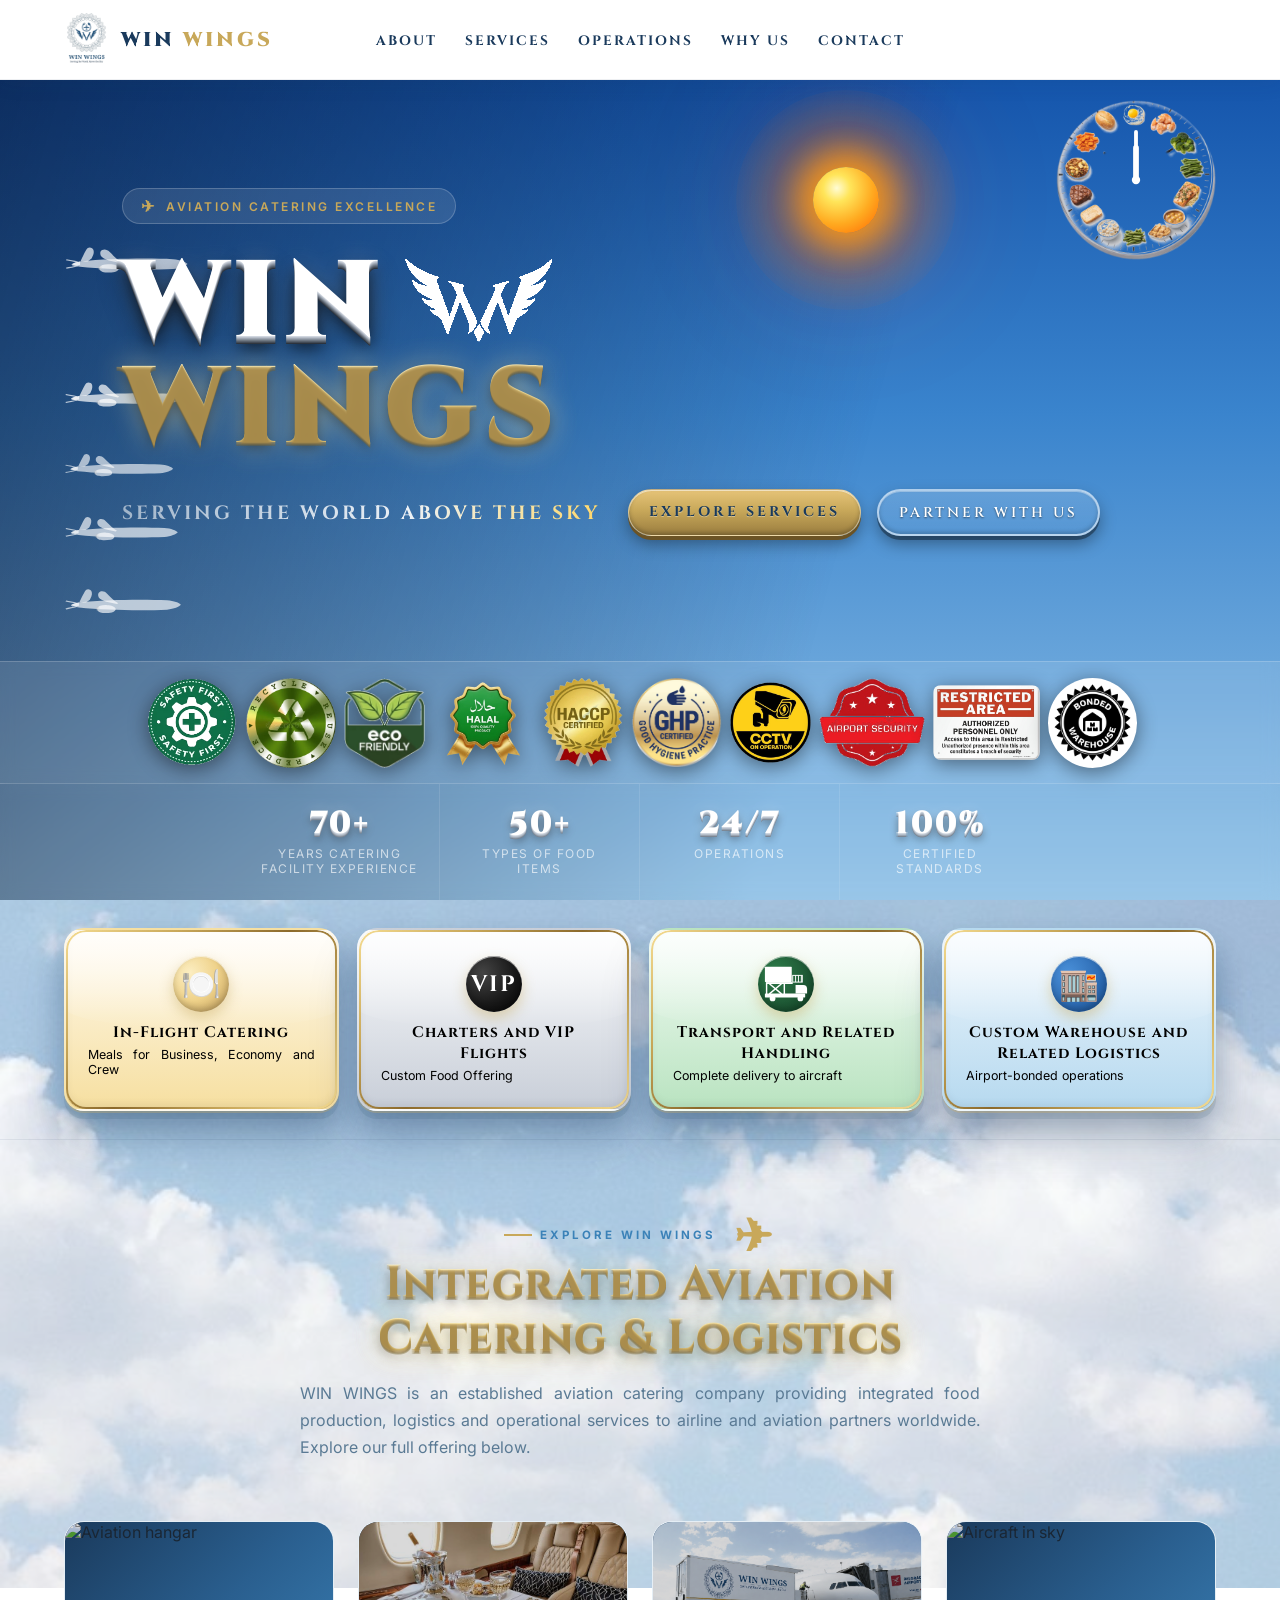
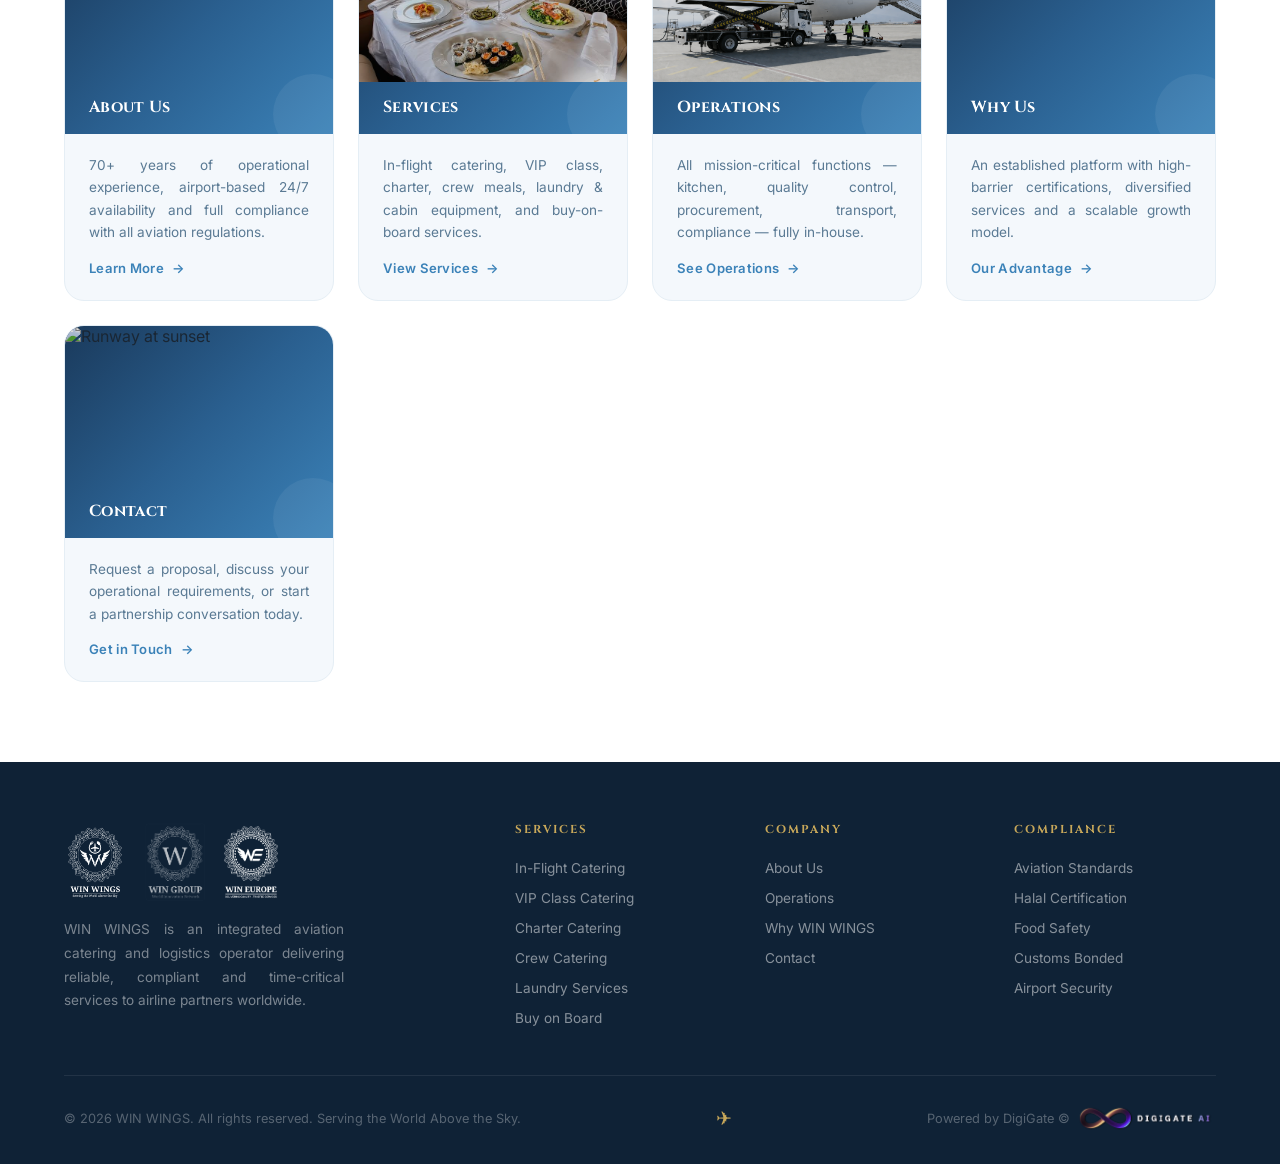
==== commit b0f0e757: "Mobile responsiveness, nav dropdown, hero reflow & sky-cycle tuning - Fix mobile hamburger menu: rev" ====
--- a/index.html
+++ b/index.html
@@ -4,7 +4,7 @@
   <meta charset="UTF-8" />
   <meta name="viewport" content="width=device-width, initial-scale=1.0" />
   <title>WIN WINGS – Serving the World Above the Sky</title>
-  <link rel="stylesheet" href="style.css?v=3" />
+  <link rel="stylesheet" href="style.css?v=6" />
 </head>
 <body>
 
@@ -512,7 +512,7 @@
      Moon is 180° out of phase. Full cycle: 60 seconds.
   ══════════════════════════════════════════════════════════════ */
   (function initSky() {
-    const CYCLE     = 60000;   // ms per full 360° revolution
+    const CYCLE     = 30000;   // ms per full 360° revolution
     const START_DEG = 28;      // begin at nice morning sunrise angle
 
     const canvas    = document.getElementById('skyCanvas');
@@ -570,11 +570,11 @@
       return { x: cx + r * Math.cos(rad), y: cy - r * Math.sin(rad) };
     }
 
-    /* visible: fade in 0°→12°, full 12°→168°, fade out 168°→180° */
+    /* visible: fade in 0°→3°, full 3°→177°, fade out 177°→180° (gap reduced 75%) */
     function bodyOpacity(deg) {
       if (deg <= 0 || deg >= 180) return 0;
-      if (deg < 12)  return (deg)        / 12;
-      if (deg > 168) return (180 - deg)  / 12;
+      if (deg < 3)   return (deg)        / 3;
+      if (deg > 177) return (180 - deg)  / 3;
       return 1;
     }
 
--- a/style.css
+++ b/style.css
@@ -1793,6 +1793,31 @@
 @media (max-width: 720px) {
   .nav-links, .nav-cta { display: none; }
   .hamburger { display: flex; }
+  /* Mobile dropdown menu (revealed when hamburger is open) */
+  #navbar:has(.hamburger.open) .nav-links {
+    display: flex;
+    flex-direction: column;
+    gap: 0;
+    position: absolute;
+    top: 100%;
+    left: 0;
+    right: 0;
+    transform: none;
+    background: #ffffff;
+    padding: 6px 0 10px;
+    box-shadow: 0 12px 28px rgba(26,58,92,0.16);
+    border-bottom: 1px solid rgba(26,58,92,0.08);
+  }
+  #navbar:has(.hamburger.open) .nav-links li { width: 100%; }
+  #navbar:has(.hamburger.open) .nav-links a {
+    display: block;
+    padding: 14px 6%;
+    border-bottom: 1px solid rgba(26,58,92,0.05);
+  }
+  /* hamburger → X when open */
+  .hamburger.open span:nth-child(1) { transform: translateY(7px) rotate(45deg); }
+  .hamburger.open span:nth-child(2) { opacity: 0; }
+  .hamburger.open span:nth-child(3) { transform: translateY(-7px) rotate(-45deg); }
   .hero-stats { flex-wrap: wrap; }
   .hero-stat  { min-width: 50%; }
   .footer-grid { grid-template-columns: 1fr; }
@@ -1801,3 +1826,32 @@
   .page-header { padding: 120px 5% 60px; }
   .page-header-plane { display: none; }
 }
+
+/* ════════════ RESPONSIVE HARDENING ════════════ */
+@media (max-width: 720px) {
+  /* Guard against any stray horizontal scrolling */
+  html, body { overflow-x: hidden; }
+  img, svg, video, iframe { max-width: 100%; height: auto; }
+  .header-wings, .hero-wings { height: 0.85em; width: auto; } /* keep inline logos sized to text */
+
+  /* HERO — the slogan + CTA buttons were locked in one non-wrapping row,
+     forcing ~780px width and clipping the buttons. Let them stack & wrap.
+     Also give the hero extra height so the top content clears the
+     bottom-anchored badges + stats overlays instead of overlapping them. */
+  .hero { min-height: 116vh; }
+  .hero-content { max-width: 100%; min-width: 0; padding-top: 78px; }
+  .hero-eyebrow { margin-bottom: 16px; }
+  .hero-title   { font-size: clamp(2.3rem, 12.5vw, 3.4rem); letter-spacing: 2px; margin-bottom: 18px; }
+  .hero-slogan  { margin-bottom: 0; }
+  .hero-slogan-row {
+    flex-direction: column;
+    align-items: flex-start;
+    flex-wrap: wrap;
+    white-space: normal;
+    gap: 20px;
+    margin-bottom: 32px;
+  }
+  .hero-slogan-row .hero-slogan  { white-space: normal; }
+  .hero-slogan-row .hero-actions { flex-wrap: wrap; width: 100%; }
+  .hero-actions a, .hero-actions button { flex: 1 1 auto; justify-content: center; text-align: center; }
+}
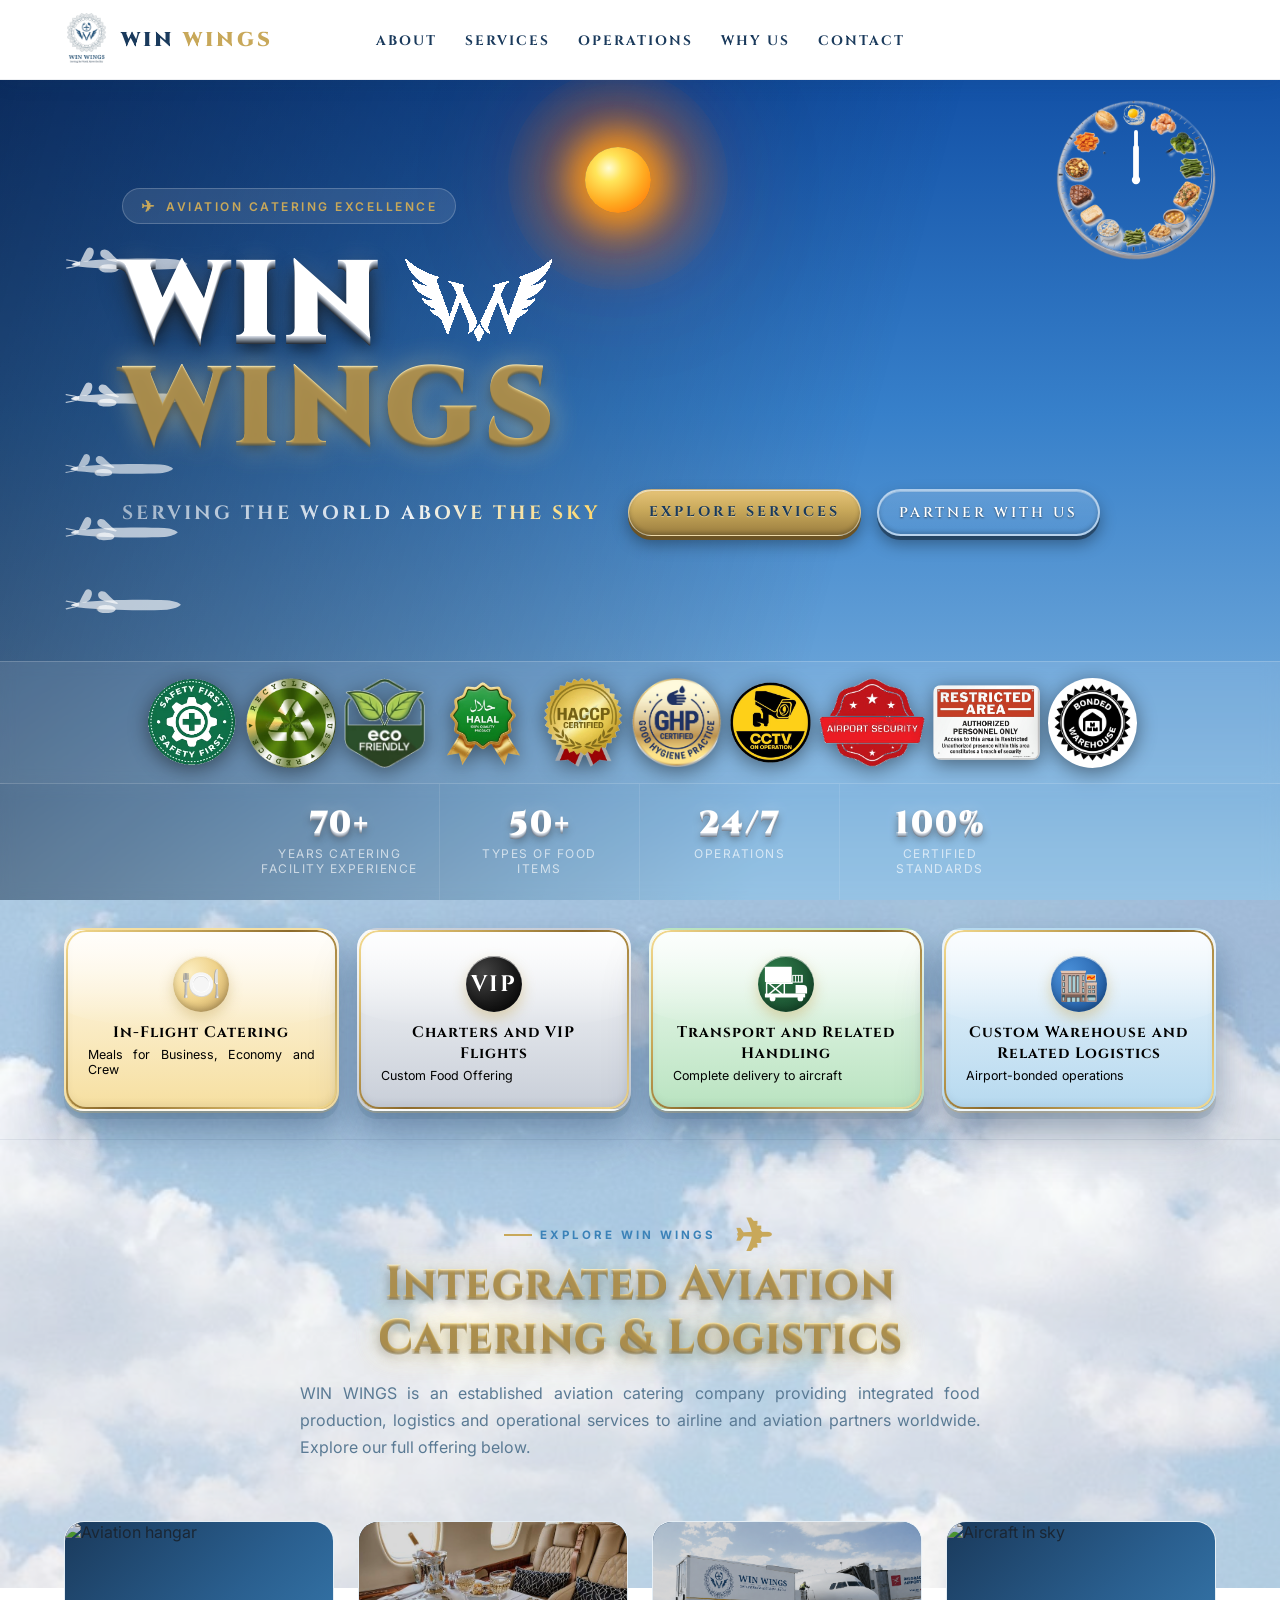
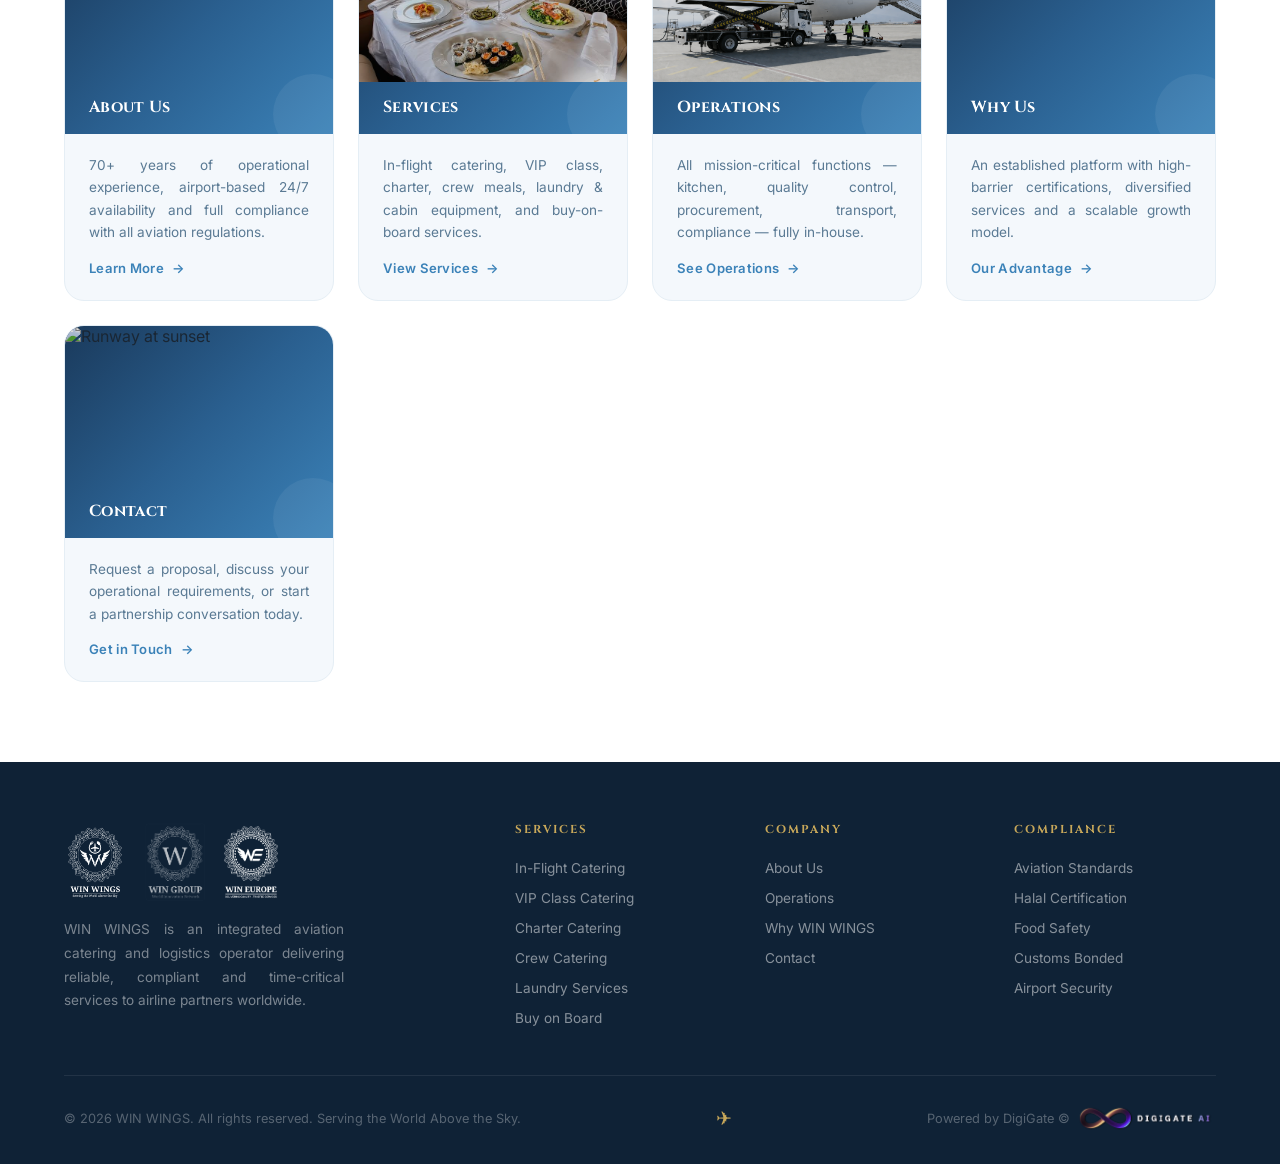
==== commit 287759bc: "Fix airplane glyph rendering as oversized emoji on iOS Append U+FE0E (text-presentation variation se" ====
--- a/index.html
+++ b/index.html
@@ -4,7 +4,7 @@
   <meta charset="UTF-8" />
   <meta name="viewport" content="width=device-width, initial-scale=1.0" />
   <title>WIN WINGS – Serving the World Above the Sky</title>
-  <link rel="stylesheet" href="style.css?v=6" />
+  <link rel="stylesheet" href="style.css?v=7" />
 </head>
 <body>
 
@@ -376,7 +376,7 @@
 <!-- ═══════════════ HUB NAVIGATION ═══════════════ -->
 <section class="hub-section">
   <div class="hub-intro fade-up">
-    <div class="section-tag">Explore WIN WINGS <span class="section-tag-plane">✈</span></div>
+    <div class="section-tag">Explore WIN WINGS <span class="section-tag-plane">✈︎</span></div>
     <h2>Integrated Aviation <span>Catering & Logistics</span></h2>
     <p>WIN WINGS is an established aviation catering company providing integrated food production, logistics and operational services to airline and aviation partners worldwide. Explore our full offering below.</p>
   </div>
@@ -479,7 +479,7 @@
     </div>
     <div class="footer-bottom">
       <p>© 2026 WIN WINGS. All rights reserved. Serving the World Above the Sky.</p>
-      <span class="footer-plane">✈</span>
+      <span class="footer-plane">✈︎</span>
       <p class="footer-powered">Powered by DigiGate © <img src="DigiGate_AI_Logo-removebg-preview.png" alt="DigiGate AI" class="footer-digigate-logo"></p>
     </div>
   </div>
--- a/style.css
+++ b/style.css
@@ -650,7 +650,7 @@
 .service-card-body p { color: var(--text-muted); font-size: .9rem; line-height: 1.75; }
 .service-card-body ul { margin-top: 16px; padding-left: 0; list-style: none; display: flex; flex-direction: column; gap: 8px; }
 .service-card-body li { display: flex; gap: 10px; align-items: flex-start; font-size: .85rem; color: var(--text); }
-.service-card-body li::before { content: '✈'; color: var(--sky); flex-shrink: 0; font-size: .75rem; margin-top: 2px; }
+.service-card-body li::before { content: '✈︎'; color: var(--sky); flex-shrink: 0; font-size: .75rem; margin-top: 2px; }
 
 /* ── OPERATIONS ── */
 .operations { background: var(--navy); padding: 100px 5%; overflow: hidden; position: relative; }
@@ -1107,7 +1107,7 @@
   text-align: center; position: relative; overflow: hidden;
 }
 .cta-banner::before {
-  content: '✈'; font-size: 18rem; position: absolute; right: -60px; top: 50%; transform: translateY(-50%);
+  content: '✈︎'; font-size: 18rem; position: absolute; right: -60px; top: 50%; transform: translateY(-50%);
   color: rgba(42,95,143,.05); pointer-events: none; line-height: 1;
 }
 .cta-banner h2 { max-width: 700px; margin: 0 auto; }
@@ -1422,7 +1422,7 @@
   padding: 7px 18px; border-radius: 20px; margin-bottom: 28px;
   font-family: 'Inter', sans-serif;
 }
-.hero-eyebrow::before { content: '✈'; font-size: 1rem; }
+.hero-eyebrow::before { content: '✈︎'; font-size: 1rem; }
 .hero-title {
   font-family: 'Cinzel', serif;
   font-size: clamp(3.2rem, 8.5vw, 7rem);
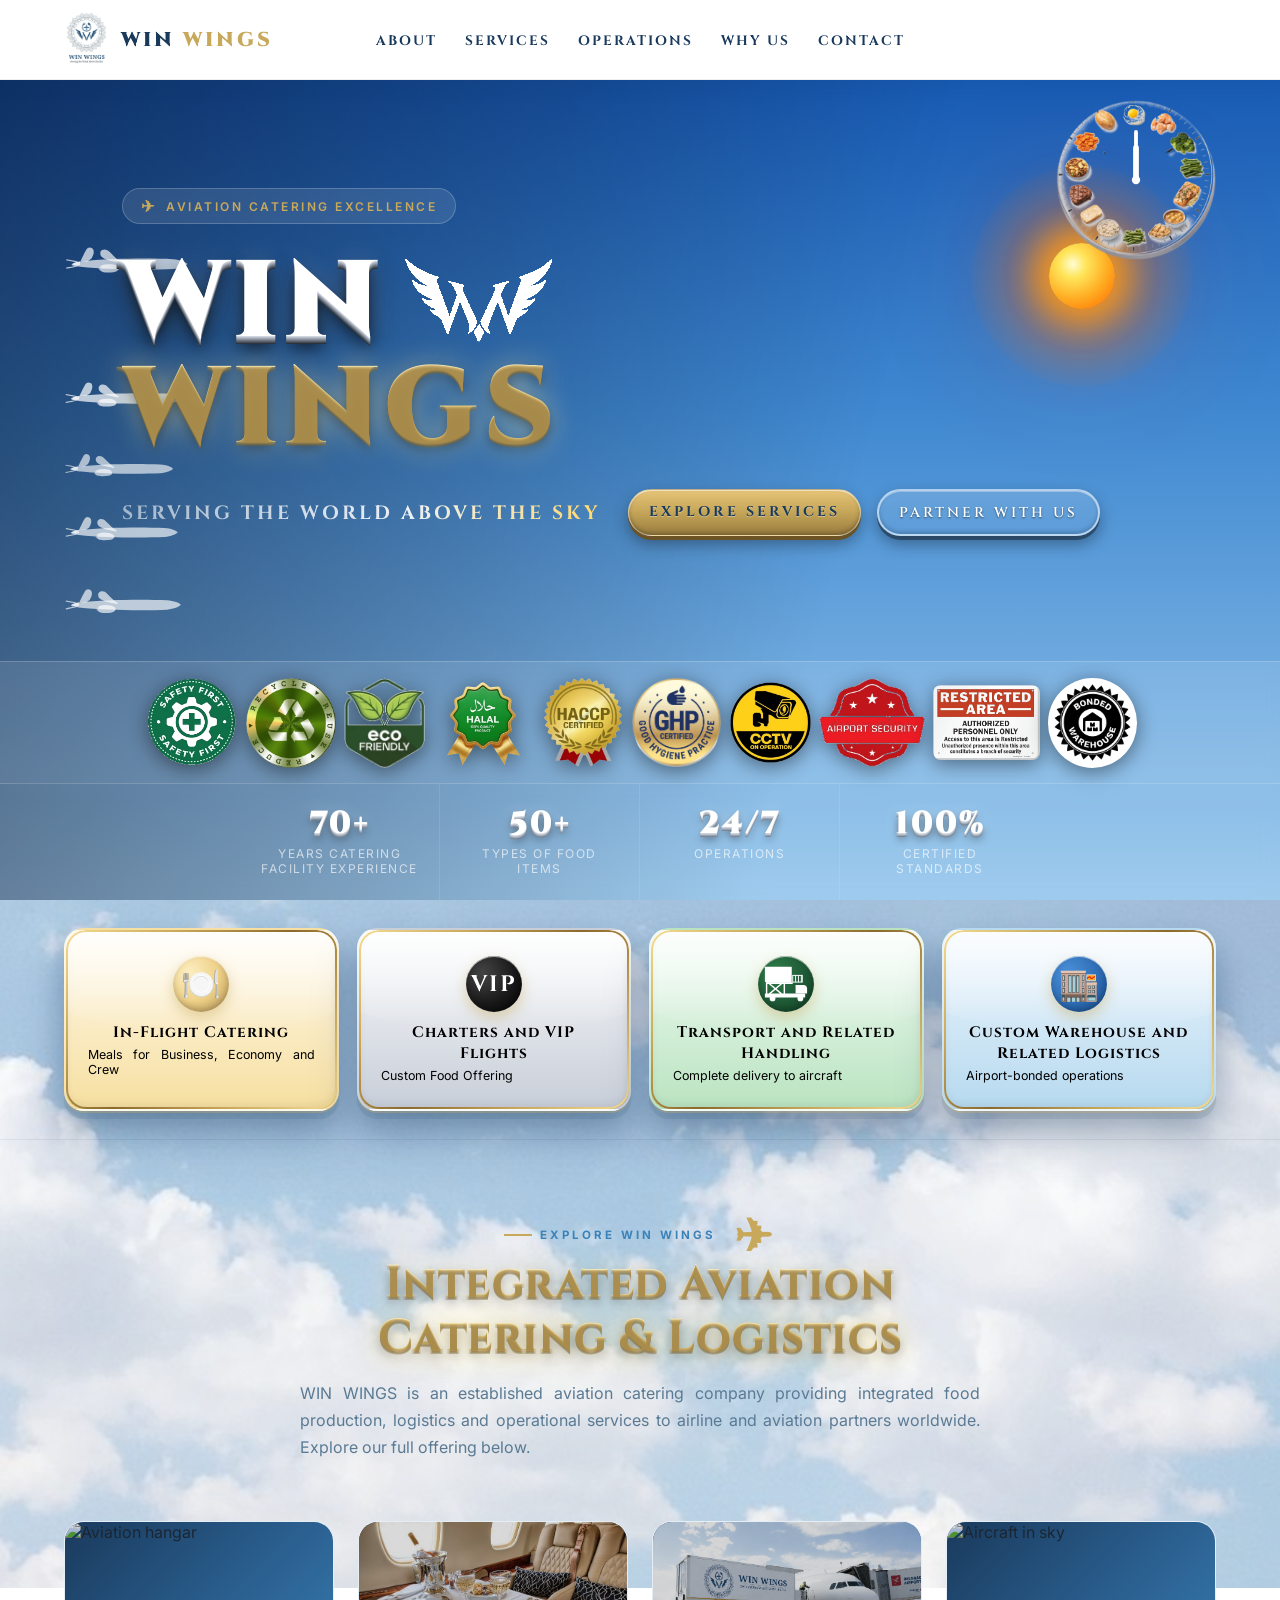
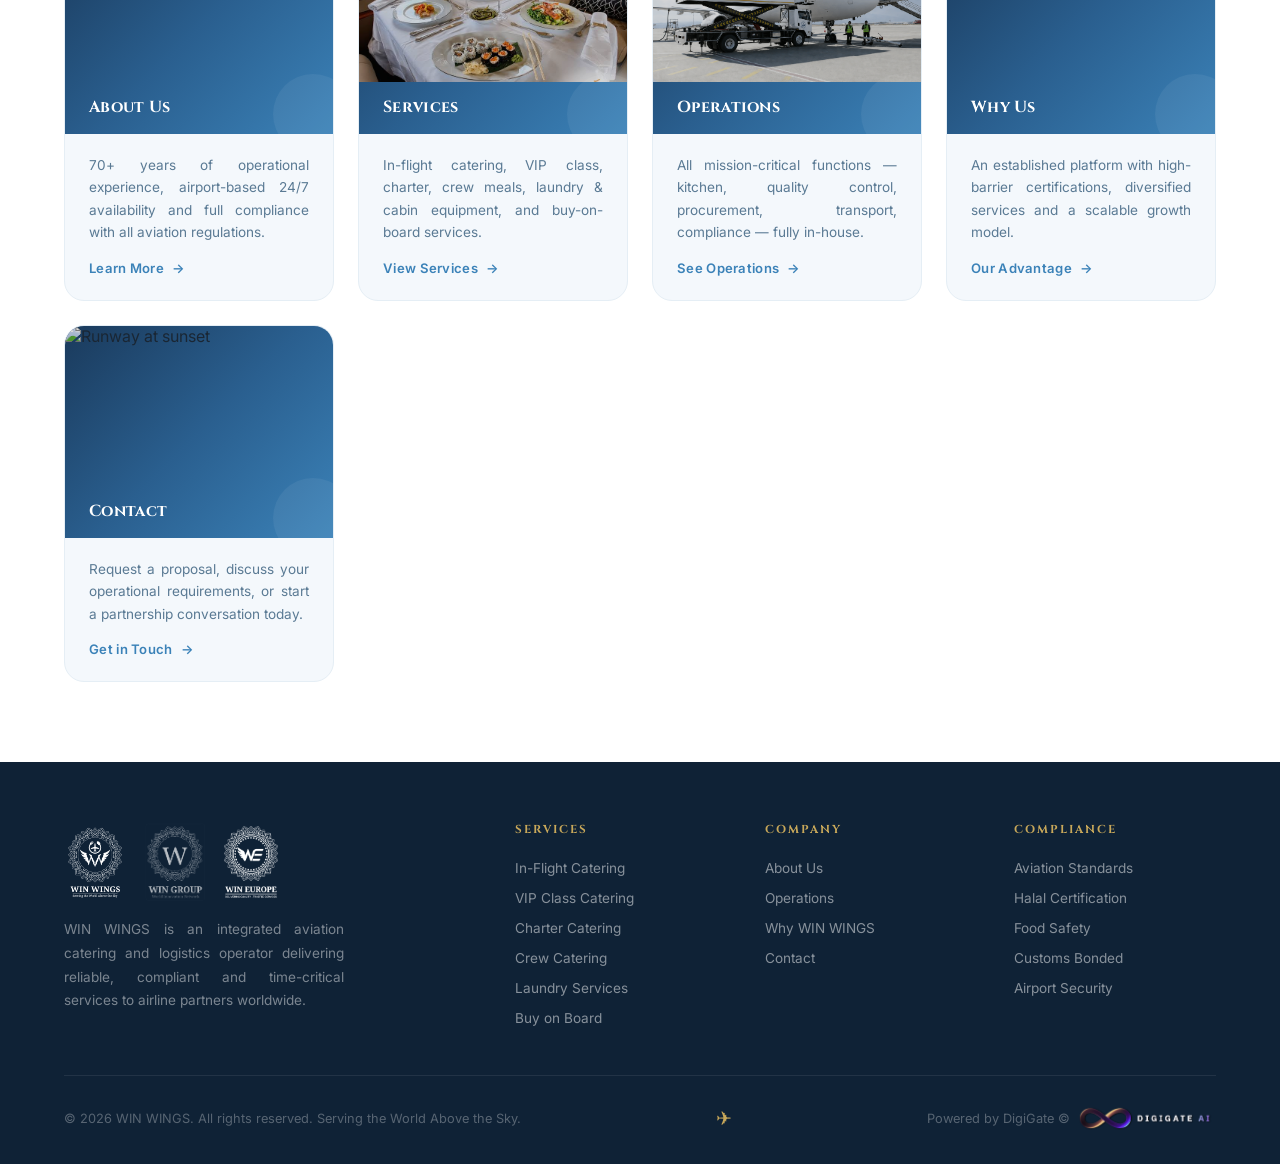
==== commit 98d8a7e3: "Reconcile mobile hero rules with zeny's vertical-stacking approach Remove the now-superseded .hero{m" ====
--- a/index.html
+++ b/index.html
@@ -4,7 +4,7 @@
   <meta charset="UTF-8" />
   <meta name="viewport" content="width=device-width, initial-scale=1.0" />
   <title>WIN WINGS – Serving the World Above the Sky</title>
-  <link rel="stylesheet" href="style.css?v=7" />
+  <link rel="stylesheet" href="style.css?v=8" />
 </head>
 <body>
 
--- a/style.css
+++ b/style.css
@@ -1615,10 +1615,25 @@
 @keyframes clock-rotate { from { transform: rotate(0deg); } to { transform: rotate(360deg); } }
 
 @media (max-width: 720px) {
-  .food-clock-wrap { width: 110px; height: 110px; top: 88px; right: 4%; }
-}
-@media (max-width: 720px) {
-  .hero-stats.hero-stats-2 { gap: 28px; }
+  /* Mobile: stack hero vertically so the badge/stats strips flow below the clock animation */
+  .hero { min-height: auto; flex-direction: column; }
+
+  .food-clock-wrap {
+    position: relative; top: auto; right: auto;
+    width: 110px; height: 110px;
+    margin: 88px auto 0;
+  }
+
+  .hero-content { padding-top: 24px; }
+
+  .hero-stats,
+  .hero-stats.hero-stats-2 {
+    position: static; bottom: auto; left: auto; right: auto;
+  }
+
+  .hero-stats.hero-stats-2 {
+    flex-wrap: wrap; gap: 28px; min-height: 0;
+  }
   .cert-badge-inline { height: 64px; }
 }
 .hero-stat { flex: 1; max-width: 200px; text-align: center; padding: 24px 20px; border-right: 1px solid rgba(255,255,255,.1); }
@@ -1836,10 +1851,9 @@
 
   /* HERO — the slogan + CTA buttons were locked in one non-wrapping row,
      forcing ~780px width and clipping the buttons. Let them stack & wrap.
-     Also give the hero extra height so the top content clears the
-     bottom-anchored badges + stats overlays instead of overlapping them. */
-  .hero { min-height: 116vh; }
-  .hero-content { max-width: 100%; min-width: 0; padding-top: 78px; }
+     (Hero column-stacking, height, padding & static stats are handled by
+     the dedicated mobile hero rules earlier in this breakpoint.) */
+  .hero-content { max-width: 100%; min-width: 0; }
   .hero-eyebrow { margin-bottom: 16px; }
   .hero-title   { font-size: clamp(2.3rem, 12.5vw, 3.4rem); letter-spacing: 2px; margin-bottom: 18px; }
   .hero-slogan  { margin-bottom: 0; }
